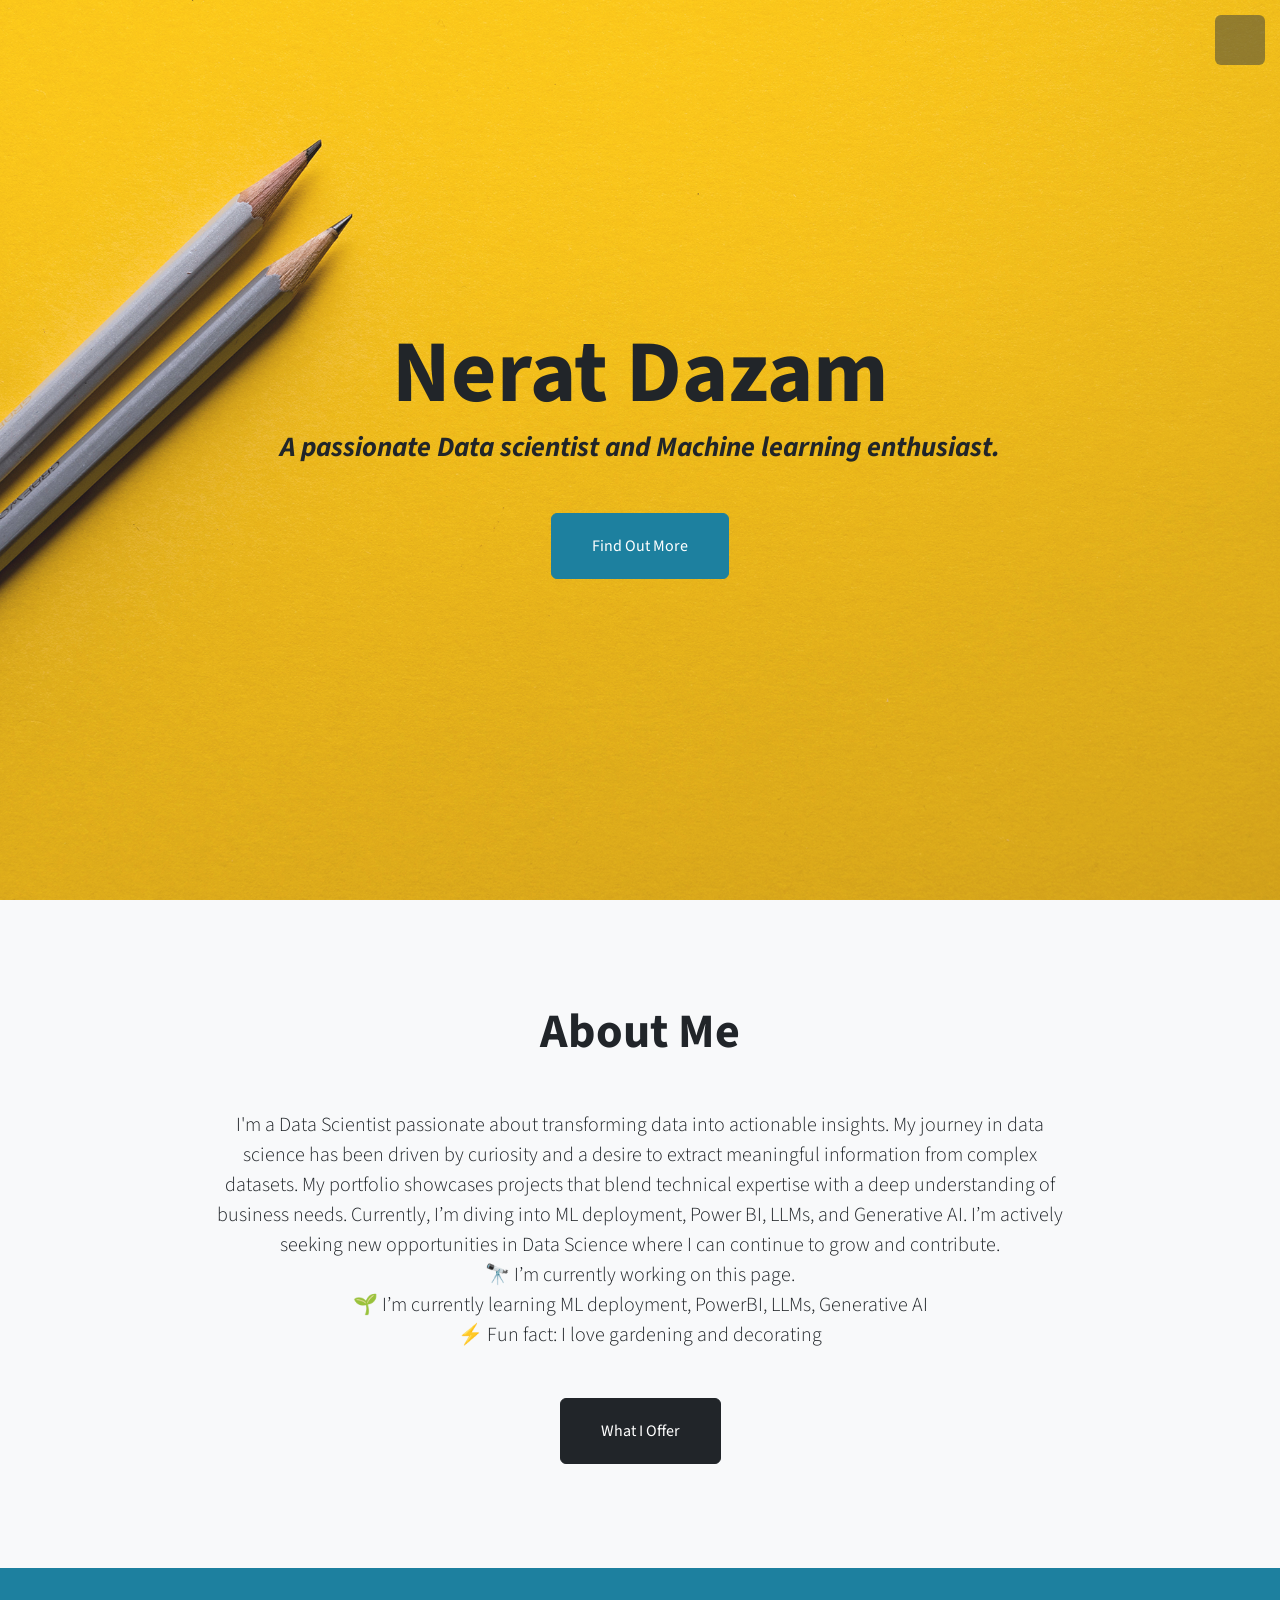
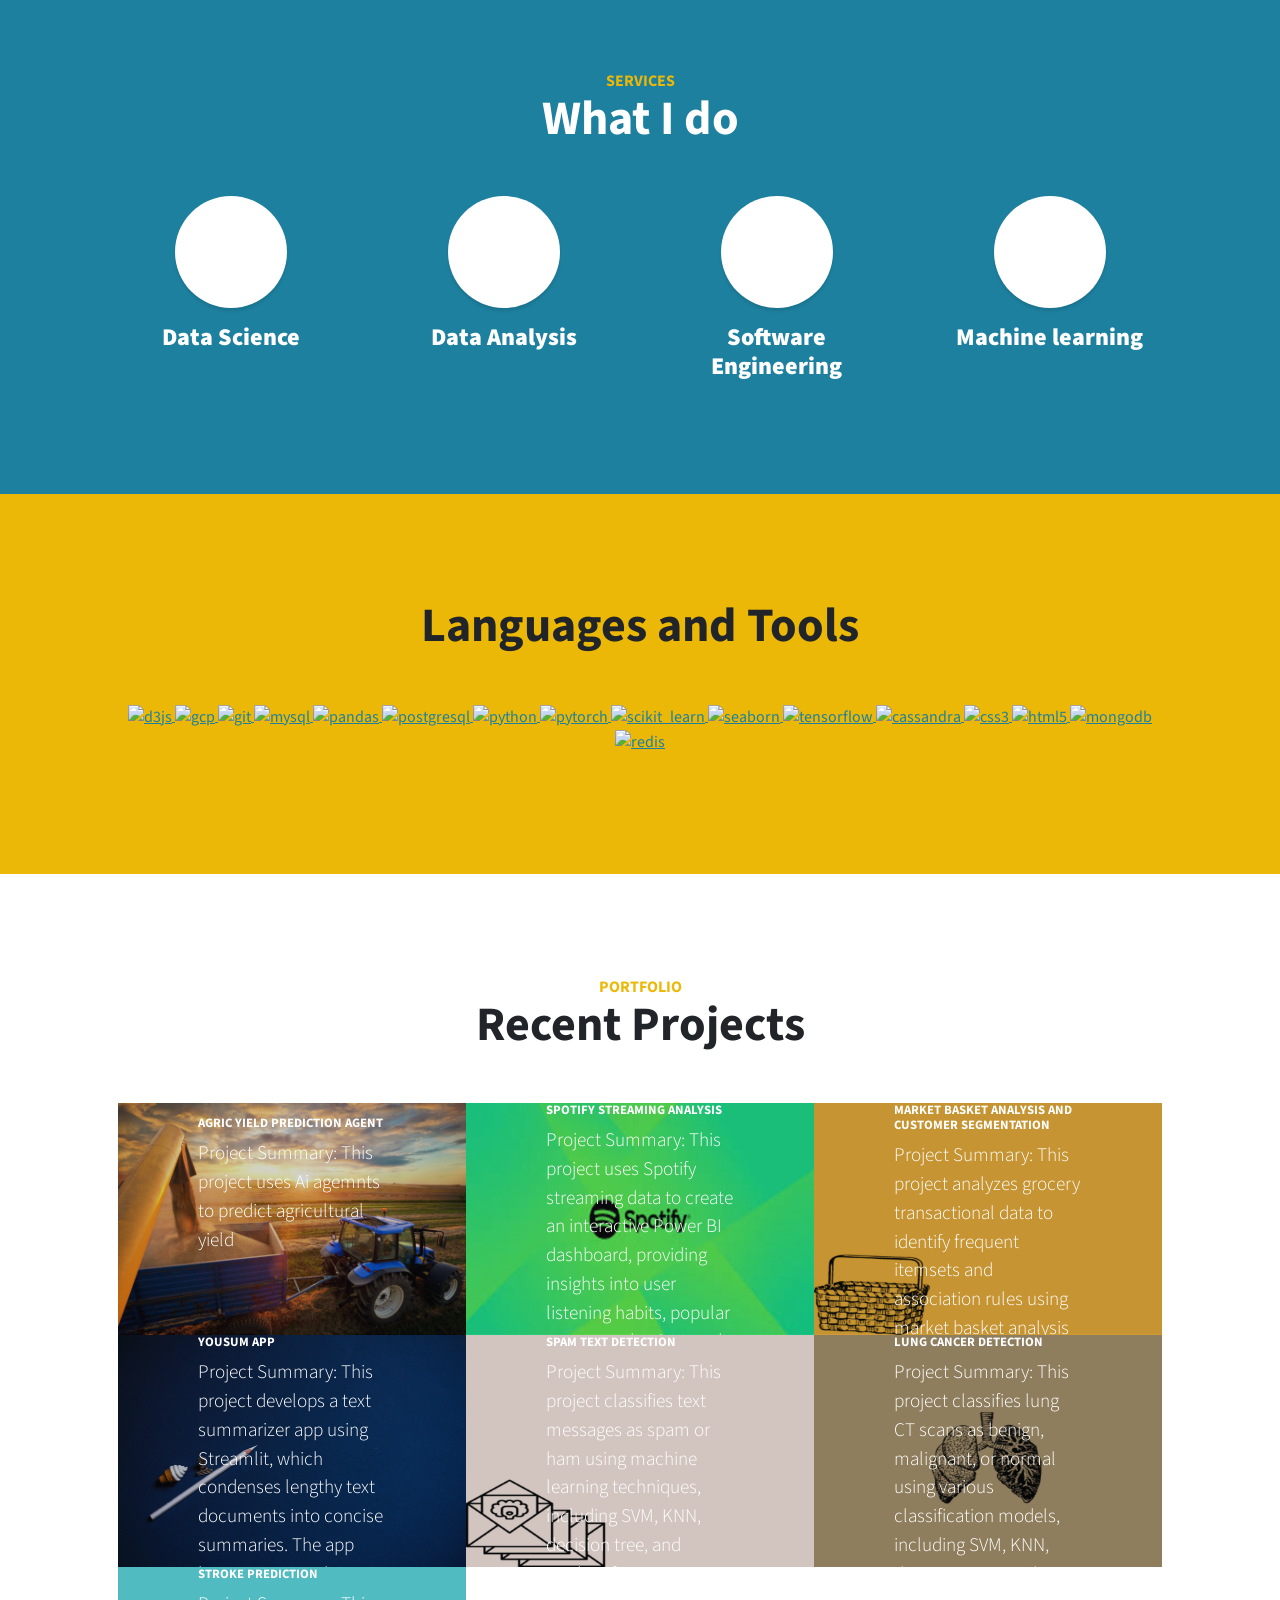
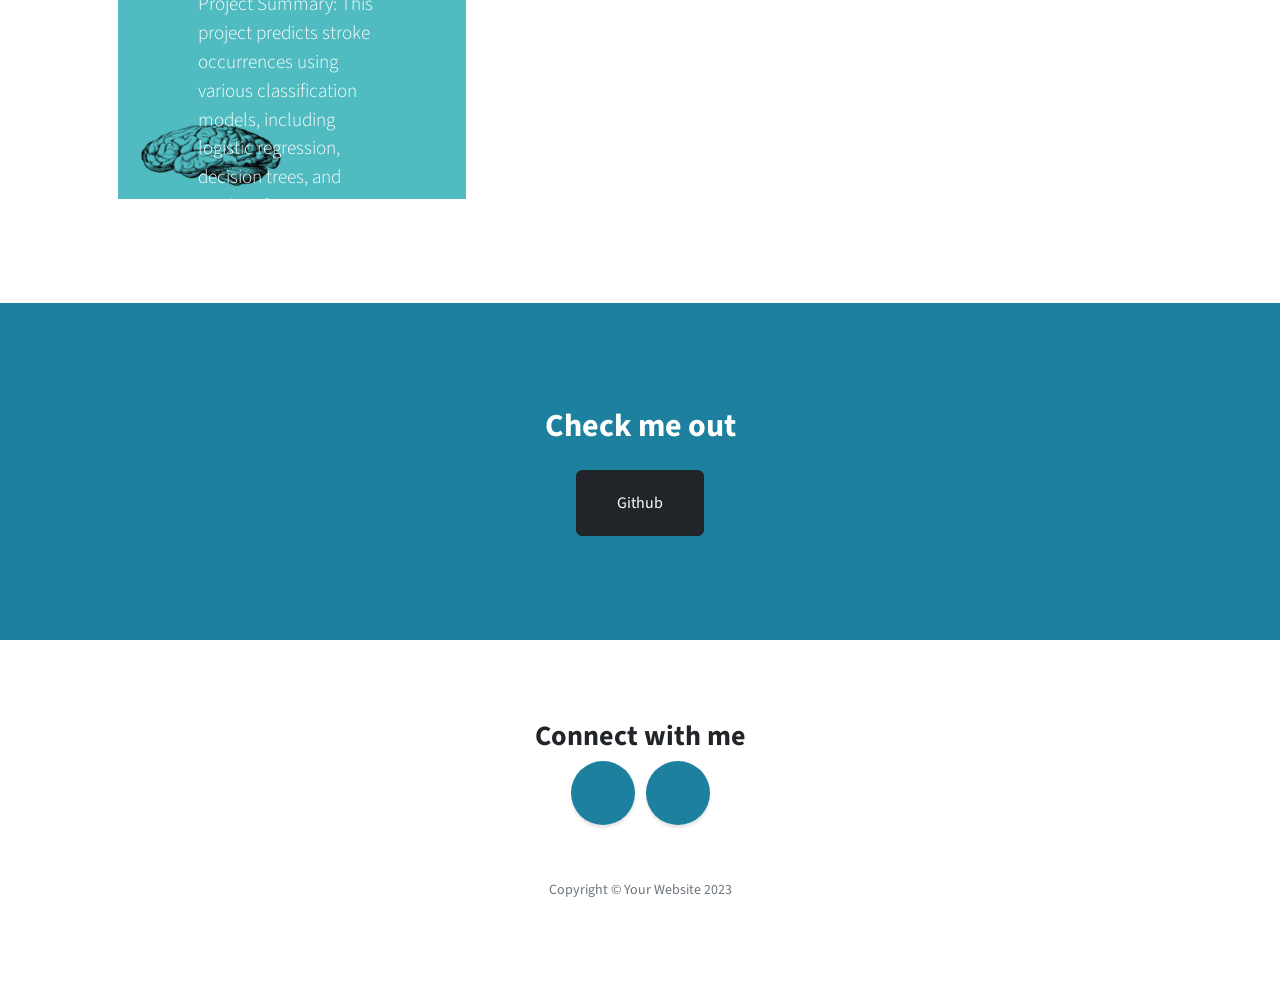
==== index.html @ df27ca83 "Update index.html" ====
<!DOCTYPE html>
<html lang="en">
    <head>
        <meta charset="utf-8" />
        <meta name="viewport" content="width=device-width, initial-scale=1, shrink-to-fit=no" />
        <meta name="description" content="" />
        <meta name="author" content="" />
        <title>Portfolio</title>
        <!-- Favicon-->
        <link rel="icon" type="image/x-icon" href="assets/favicon.ico" />
        <!-- Font Awesome icons (free version)-->
        <script src="https://use.fontawesome.com/releases/v6.3.0/js/all.js" crossorigin="anonymous"></script>
        <!-- Simple line icons-->
        <link href="https://cdnjs.cloudflare.com/ajax/libs/simple-line-icons/2.5.5/css/simple-line-icons.min.css" rel="stylesheet" />
        <!-- Google fonts-->
        <link href="https://fonts.googleapis.com/css?family=Source+Sans+Pro:300,400,700,300italic,400italic,700italic" rel="stylesheet" type="text/css" />
        <!-- Core theme CSS (includes Bootstrap)-->
        <link href="css/styles.css" rel="stylesheet" />
        <!-- Global site tag (gtag.js) - Google Analytics -->
        <script async src="https://www.googletagmanager.com/gtag/js?id=G-222NFW2GKH"></script>
        <script>
            window.dataLayer = window.dataLayer || [];
            function gtag(){dataLayer.push(arguments);}
            gtag('js', new Date());
            gtag('config', 'G-222NFW2GKH');
        </script>  
    </head>

    <body id="page-top">
        <!-- Navigation-->
        <a class="menu-toggle rounded" href="#"><i class="fas fa-bars"></i></a>
        <nav id="sidebar-wrapper">
            <ul class="sidebar-nav">
                <li class="sidebar-brand"><a href="#page-top">Menu</a></li>
                <li class="sidebar-nav-item"><a href="#page-top">Home</a></li>
                <li class="sidebar-nav-item"><a href="#about">About</a></li>
                <li class="sidebar-nav-item"><a href="#services">Services</a></li>
                <li class="sidebar-nav-item"><a href="#portfolio">Portfolio</a></li>
                <li class="sidebar-nav-item"><a href="#contact">Contact</a></li>
            </ul>
        </nav>
        <!-- Header-->
        <header class="masthead d-flex align-items-center">
            <div class="container px-4 px-lg-5 text-center">
                <h1 class="mb-1">Nerat Dazam</h1>
                <h3 class="mb-5"><em>A passionate Data scientist and Machine learning enthusiast.
                </em></h3>
                <a class="btn btn-primary btn-xl" href="#about">Find Out More</a>
            </div>
        </header>
        <!-- About-->
        <section class="content-section bg-light" id="about">
            <div class="container px-4 px-lg-5 text-center">
                <div class="row gx-4 gx-lg-5 justify-content-evenly">
                    <div class="content-section-heading">
                        <h2 class="mb-5">About Me</h2>
                    </div>
                    <div class="col-lg-10">
                        <p class="lead mb-5">
                        I'm a Data Scientist passionate about transforming data into actionable insights. 
                        My journey in data science has been driven by curiosity and a desire to extract meaningful information 
                        from complex datasets. My portfolio showcases projects that blend technical expertise with a deep understanding of business needs.
                         Currently, I’m diving into ML deployment, Power BI, LLMs, and Generative AI. 
                         I’m actively seeking new opportunities in Data Science where I can continue to grow and contribute.
                        
                        </br>🔭 I’m currently working on this page.
                        </br>🌱 I’m currently learning ML deployment, PowerBI, LLMs, Generative AI
                        </br>⚡ Fun fact: I love gardening and decorating
                        </p>
                        <a class="btn btn-dark btn-xl" href="#services">What I Offer</a>
                    </div>
                </div>
                
            </div>
        </section>
        <!-- Services-->
        <section class="content-section bg-primary text-white text-center" id="services">
            <div class="container px-4 px-lg-5">
                <div class="content-section-heading">
                    <h3 class="text-secondary mb-0">Services</h3>
                    <h2 class="mb-5">What I do</h2>
                </div>
                <div class="row gx-4 gx-lg-5">
                    <div class="col-lg-3 col-md-6 mb-5 mb-lg-0">
                        <span class="service-icon rounded-circle mx-auto mb-3"><i class="icon-layers"></i></span>
                        <h4><strong>Data Science</strong></h4>
                    </div>
                    <div class="col-lg-3 col-md-6 mb-5 mb-lg-0">
                        <span class="service-icon rounded-circle mx-auto mb-3"><i class="icon-graph"></i></span>
                        <h4><strong>Data Analysis</strong></h4>
                    </div>
                    <div class="col-lg-3 col-md-6 mb-5 mb-md-0">
                        <span class="service-icon rounded-circle mx-auto mb-3"><i class="fa-solid fa-code"></i></span>
                        <h4><strong>Software Engineering</strong></h4>
                    </div>
                    <div class="col-lg-3 col-md-6">
                        <span class="service-icon rounded-circle mx-auto mb-3"><i class="fa-solid fa-brain"></i></span>
                        <h4><strong>Machine learning</strong></h4>
                    </div>
                </div>
            </div>
        </section>
        <!-- Languages and Tools-->
        <section class="Languages-Tools">
                <div class="container px-4 px-lg-5 text-center">
                    <h2 class="mx-auto mb-5">Languages and Tools</h2>
                </div>
                <div class="container px-4 px-lg-5 text-center">
                    <p>
                        <a href="https://d3js.org/" target="_blank" rel="noreferrer">
                            <img src="https://raw.githubusercontent.com/devicons/devicon/master/icons/d3js/d3js-original.svg" alt="d3js" width="40" height="40"/>
                        </a>
                        <a href="https://cloud.google.com" target="_blank" rel="noreferrer">
                            <img src="https://www.vectorlogo.zone/logos/google_cloud/google_cloud-icon.svg" alt="gcp" width="40" height="40"/>
                        </a>
                        <a href="https://git-scm.com/" target="_blank" rel="noreferrer">
                            <img src="https://www.vectorlogo.zone/logos/git-scm/git-scm-icon.svg" alt="git" width="40" height="40"/>
                        </a>
                        <a href="https://www.mysql.com/" target="_blank" rel="noreferrer">
                            <img src="https://raw.githubusercontent.com/devicons/devicon/master/icons/mysql/mysql-original-wordmark.svg" alt="mysql" width="40" height="40"/>
                        </a>
                        <a href="https://pandas.pydata.org/" target="_blank" rel="noreferrer">
                            <img src="https://raw.githubusercontent.com/devicons/devicon/2ae2a900d2f041da66e950e4d48052658d850630/icons/pandas/pandas-original.svg" alt="pandas" width="40" height="40"/>
                        </a>
                        <a href="https://www.postgresql.org" target="_blank" rel="noreferrer">
                            <img src="https://raw.githubusercontent.com/devicons/devicon/master/icons/postgresql/postgresql-original-wordmark.svg" alt="postgresql" width="40" height="40"/>
                        </a>
                        <a href="https://www.python.org" target="_blank" rel="noreferrer">
                            <img src="https://raw.githubusercontent.com/devicons/devicon/master/icons/python/python-original.svg" alt="python" width="40" height="40"/>
                        </a>
                        <a href="https://pytorch.org/" target="_blank" rel="noreferrer">
                            <img src="https://www.vectorlogo.zone/logos/pytorch/pytorch-icon.svg" alt="pytorch" width="40" height="40"/>
                        </a>
                        <a href="https://scikit-learn.org/" target="_blank" rel="noreferrer">
                            <img src="https://upload.wikimedia.org/wikipedia/commons/0/05/Scikit_learn_logo_small.svg" alt="scikit_learn" width="40" height="40"/>
                        </a>
                        <a href="https://seaborn.pydata.org/" target="_blank" rel="noreferrer">
                            <img src="https://seaborn.pydata.org/_images/logo-mark-lightbg.svg" alt="seaborn" width="40" height="40"/>
                        </a>
                        <a href="https://www.tensorflow.org" target="_blank" rel="noreferrer">
                            <img src="https://www.vectorlogo.zone/logos/tensorflow/tensorflow-icon.svg" alt="tensorflow" width="40" height="40"/>
                        </a>
                        <a href="https://cassandra.apache.org/" target="_blank" rel="noreferrer">
                            <img src="https://www.vectorlogo.zone/logos/apache_cassandra/apache_cassandra-icon.svg" alt="cassandra" width="40" height="40"/>
                        </a>
                        <a href="https://www.w3schools.com/css/" target="_blank" rel="noreferrer">
                            <img src="https://raw.githubusercontent.com/devicons/devicon/master/icons/css3/css3-original-wordmark.svg" alt="css3" width="40" height="40"/>
                        </a>
                        <a href="https://www.w3.org/html/" target="_blank" rel="noreferrer">
                            <img src="https://raw.githubusercontent.com/devicons/devicon/master/icons/html5/html5-original-wordmark.svg" alt="html5" width="40" height="40"/>
                        </a>
                        <a href="https://www.mongodb.com/" target="_blank" rel="noreferrer">
                            <img src="https://raw.githubusercontent.com/devicons/devicon/master/icons/mongodb/mongodb-original-wordmark.svg" alt="mongodb" width="40" height="40"/>
                        </a>
                        <a href="https://redis.io" target="_blank" rel="noreferrer">
                            <img src="https://raw.githubusercontent.com/devicons/devicon/master/icons/redis/redis-original-wordmark.svg" alt="redis" width="40" height="40"/>
                        </a>
                    </p>
                </div>
        </section>
        <!-- Portfolio-->
        <section class="content-section" id="portfolio">
            <div class="container px-4 px-lg-5">
                <div class="content-section-heading text-center">
                    <h3 class="text-secondary mb-0">Portfolio</h3>
                    <h2 class="mb-5">Recent Projects</h2>
                </div>
                <div class="row gx-0">
                    <div class="col-12 col-md-6 col-lg-4">
                        <a class="portfolio-item" href="https://github.com/Elilora/agri_yield_assistant">
                            <div class="caption">
                                <div class="caption-content">
                                    <div class="h2">Agric Yield Prediction Agent</div>
                                    <p class="mb-0">Project Summary: This project uses Ai agemnts to predict agricultural yield 
                                    </p>
                                </div>
                            </div>
                            <img class="img-fluid" src="assets/img/harvest.jpg" alt="..." />
                        </a>
                    </div>
                    <div class="col-12 col-md-6 col-lg-4">
                        <a class="portfolio-item" href="https://app.powerbi.com/groups/me/reports/f27d5349-37d1-491e-862f-402d4866dcd1/ReportSection?experience=power-bi">
                            <div class="caption">
                                <div class="caption-content">
                                    <div class="h2">Spotify Streaming Analysis</div>
                                    <p class="mb-0">Project Summary: This project uses Spotify streaming data to create an interactive Power BI dashboard, 
                                        providing insights into user listening habits, popular genres, and artist trends. 
                                        The analysis helps understand user preferences and optimize content recommendations. 
                                    </p>
                                </div>
                            </div>
                            <img class="img-fluid" src="assets/img/download.jpg" alt="..." />
                        </a>
                    </div>
                    <div class="col-12 col-md-6 col-lg-4">
                        <a class="portfolio-item" href="https://github.com/Elilora/Market-basket-analysis">
                            <div class="caption">
                                <div class="caption-content">
                                    <div class="h2">Market Basket Analysis and Customer Segmentation</div>
                                    <p class="mb-0">Project Summary: This project analyzes grocery transactional data to identify frequent itemsets and association rules using market basket analysis techniques. 
                                        It also segments customers based on purchasing patterns using KNN clustering and visualizes frequent itemsets with a word cloud.
                                    </p>
                                </div>
                            </div>
                            <img class="img-fluid" src="assets/img/Shopping_basket.jpg" alt="..." />
                        </a>
                    </div>
                    <div class="col-12 col-md-6 col-lg-4">
                        <a class="portfolio-item" href="https://github.com/Elilora/Summarizer/blob/master/streamlit_app.py">
                            <div class="caption">
                                <div class="caption-content">
                                    <div class="h2">YouSum App</div>
                                    <p class="mb-0">Project Summary: This project develops a text summarizer app using Streamlit, which condenses lengthy text documents into concise summaries. 
                                        The app leverages natural language processing techniques to extract key information, enhancing readability and comprehension.
                                    </p>
                                </div>
                            </div>
                            <img class="img-fluid" src="assets/img/portfolio-2.jpg" alt="..." />
                        </a>
                    </div>
                    <div class="col-12 col-md-6 col-lg-4">
                        <a class="portfolio-item" href="https://github.com/Elilora/Text-Classification">
                            <div class="caption">
                                <div class="caption-content">
                                    <div class="h2">Spam Text Detection</div>
                                    <p class="mb-0">Project Summary: This project classifies text messages as spam or ham using machine learning techniques, 
                                                    including SVM, KNN, decision tree, and random forest classifiers. 
                                                    It leverages Scikit-learn and NLTK for analysis of a text message corpus.
                                    </p>
                                </div>
                            </div>
                            <img class="img-fluid" src="assets/img/Spam_email.jpg" alt="..." />
                            
                        </a>
                    </div>
                    <div class="col-12 col-md-6 col-lg-4">
                        <a class="portfolio-item" href="https://github.com/Elilora/Lung-Cancer-Classification">
                            <div class="caption">
                                <div class="caption-content">
                                    <div class="h2">Lung Cancer Detection</div>
                                    <p class="mb-0">Project Summary: This project classifies lung CT scans as benign, malignant, 
                                        or normal using various classification models, including SVM, KNN, decision trees, and random forests. 
                                        By analyzing patient data, the project aims to enhance early detection and diagnostic accuracy for lung cancer.
                                    </p>
                                </div>
                            </div>
                            <img class="img-fluid" src="assets/img/Lung.jpg" alt="..." />
                        </a>
                    </div>
                    <div class="col-12 col-md-6 col-lg-4">
                        <a class="portfolio-item" href="https://github.com/Elilora/Stroke-Prediction">
                            <div class="caption">
                                <div class="caption-content">
                                    <div class="h2">Stroke Prediction</div>
                                    <p class="mb-0">Project Summary: This project predicts stroke occurrences using various classification models, 
                                                    including logistic regression, decision trees, and random forests. By analyzing patient data, 
                                                    the project aims to identify high-risk individuals and enhance early detection of strokes.</p>
                                </div>
                            </div>
                            <img class="img-fluid" src="assets/img/Brain.jpg" alt="..." />
                        </a>
                    </div>
                </div>
            </div>
        </section>
        <!-- Call to Action-->
        <section class="content-section bg-primary text-white">
            <div class="container px-4 px-lg-5 text-center">
                <h2 class="mb-4">Check me out</h2>
                   <!-- <a class="btn btn-xl btn-light me-4" href="https://drive.google.com/file/d/1Ch5Cpr3apIHOWUVT3lJgz857D-F-gKfr/view?usp=sharing">Resume</a>-->
                <a class="btn btn-xl btn-dark" href="https://github.com/Elilora">Github</a>
            </div>
        </section>
       
        <!-- Footer-->
        <footer class="footer text-center">
            <h3>Connect with me </h3>
            <div class="container px-4 px-lg-5">
                <ul class="list-inline mb-5">
                    
                        <!--<li class="list-inline-item">
                        <a class="social-link rounded-circle text-white mr-3" href="https://twitter.com/Elilora_Nerat" alt="@elilora_nerat"><i class="icon-social-twitter"></i></a>
                    </li>-->
                    <li class="list-inline-item">
                        <a class="social-link rounded-circle text-white mr-3" href="https://linkedin.com/in/nerat-dazam/" alt="nerat dazam"><i class="icon-social-linkedin"></i></a>
                    </li>
                   
                   <!-- <li class="list-inline-item">
                        <a class="social-link rounded-circle text-white mr-3" href="https://github.com/Elilora" alt="nerat dazam"><i class="icon-social-github"></i></a>
                    </li>-->
                    <li class="list-inline-item">
                        <a class="social-link rounded-circle text-white mr-3" href="https://kaggle.com/nerat dazam" alt="nerat dazam"><i class="fab fa-kaggle"></i></a>
                    </li>
                </ul>                
                <p class="text-muted small mb-0">Copyright &copy; Your Website 2023</p>
            </div>
        </footer>
        <!-- Scroll to Top Button-->
        <a class="scroll-to-top rounded" href="#page-top"><i class="fas fa-angle-up"></i></a>
        <!-- Bootstrap core JS-->
        <script src="https://cdn.jsdelivr.net/npm/bootstrap@5.2.3/dist/js/bootstrap.bundle.min.js"></script>
        <!-- Core theme JS-->
        <script src="js/scripts.js"></script>
    </body>
</html>
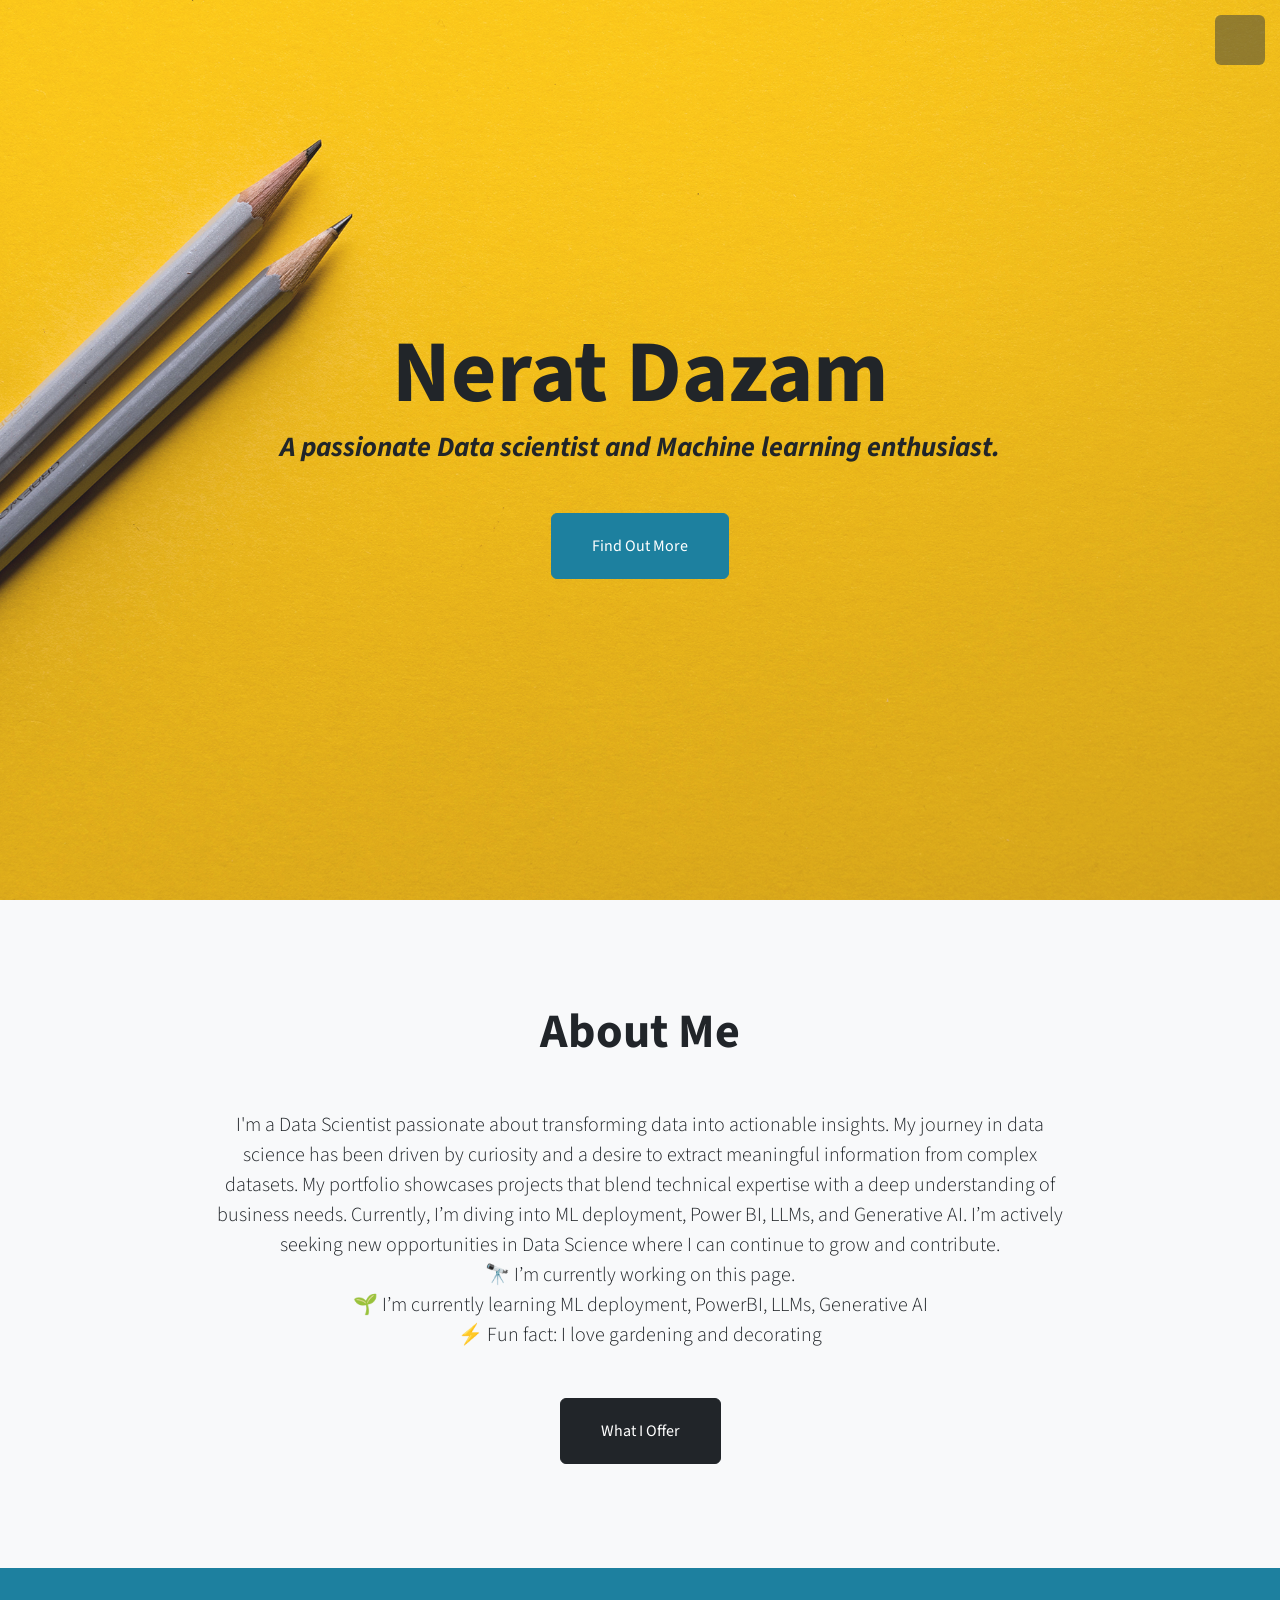
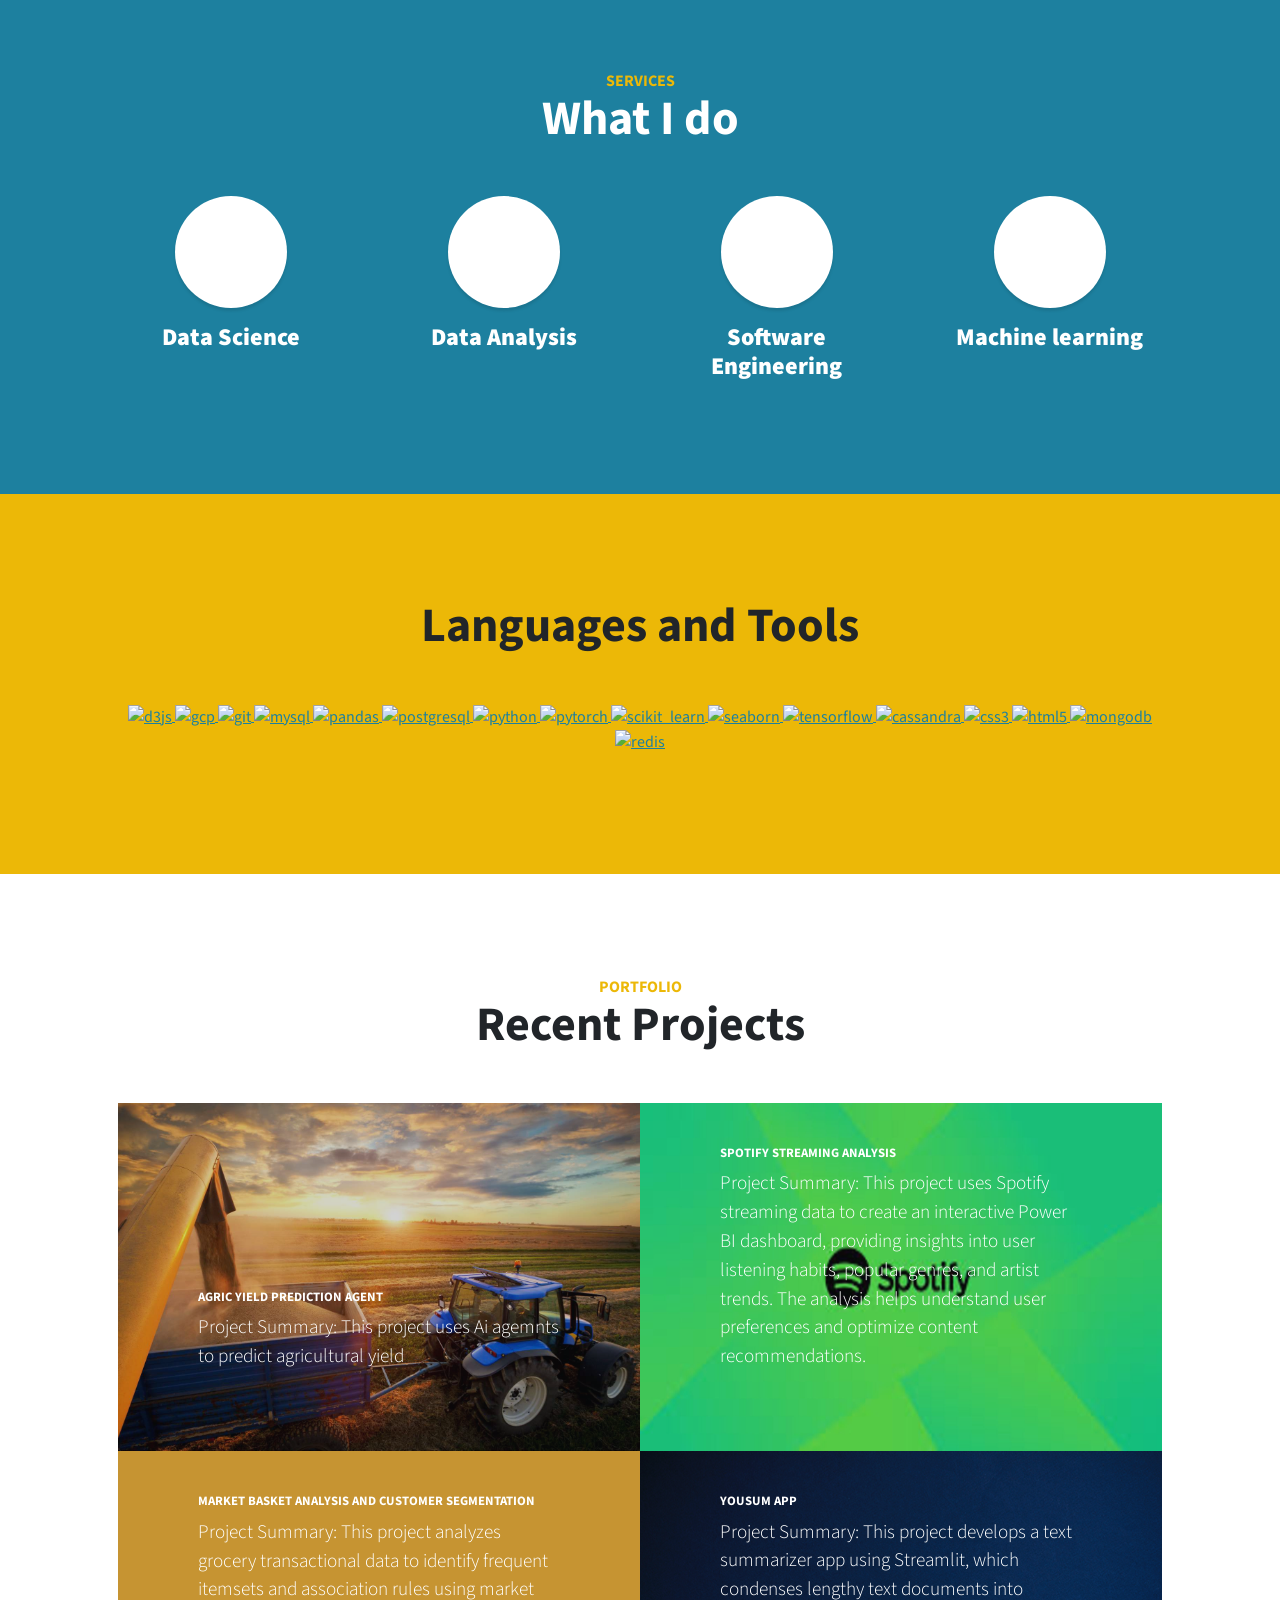
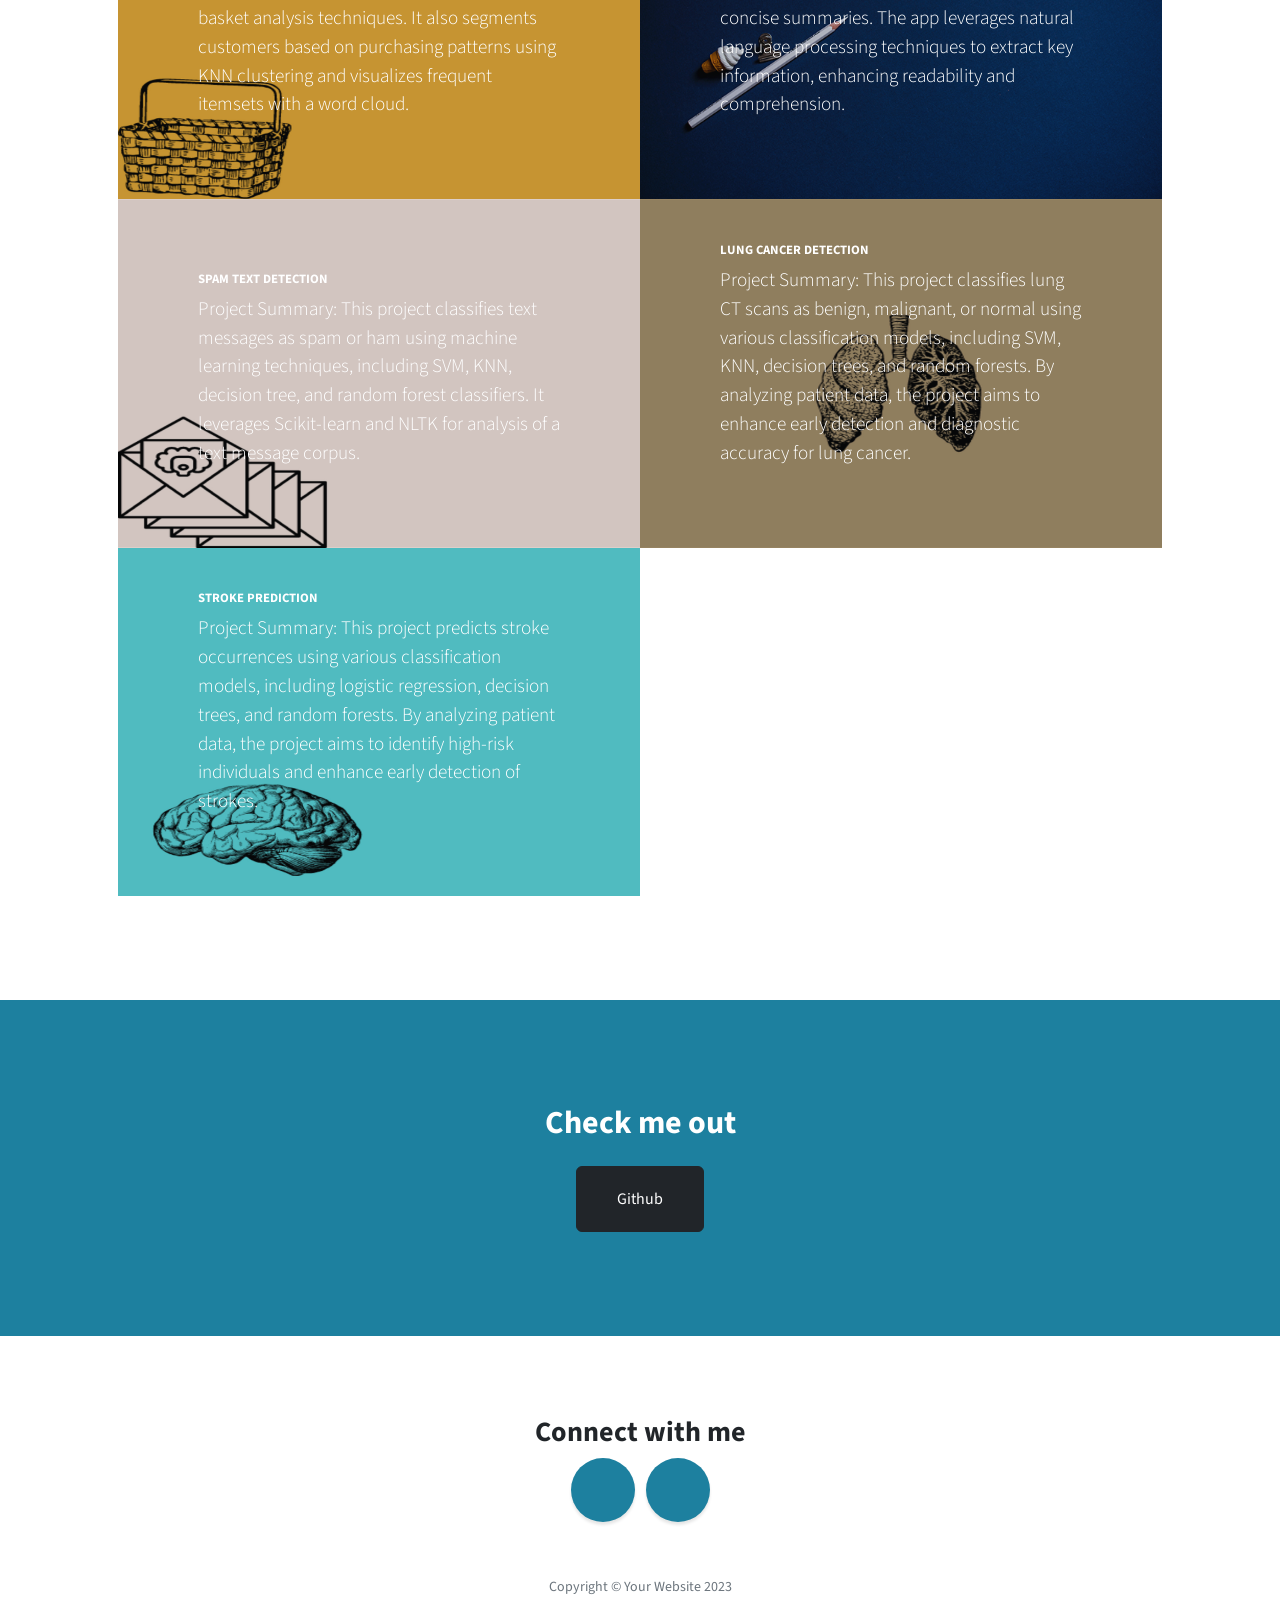
==== commit 2b7d2717: "Update index.html" ====
--- a/index.html
+++ b/index.html
@@ -166,7 +166,8 @@
                     <h2 class="mb-5">Recent Projects</h2>
                 </div>
                 <div class="row gx-0">
-                    <div class="col-12 col-md-6 col-lg-4">
+                    <div class="col-lg-6">
+                    <!--<div class="col-12 col-md-6 col-lg-4"> -->
                         <a class="portfolio-item" href="https://github.com/Elilora/agri_yield_assistant">
                             <div class="caption">
                                 <div class="caption-content">
@@ -178,7 +179,7 @@
                             <img class="img-fluid" src="assets/img/harvest.jpg" alt="..." />
                         </a>
                     </div>
-                    <div class="col-12 col-md-6 col-lg-4">
+                    <div class="col-lg-6">
                         <a class="portfolio-item" href="https://app.powerbi.com/groups/me/reports/f27d5349-37d1-491e-862f-402d4866dcd1/ReportSection?experience=power-bi">
                             <div class="caption">
                                 <div class="caption-content">
@@ -192,7 +193,7 @@
                             <img class="img-fluid" src="assets/img/download.jpg" alt="..." />
                         </a>
                     </div>
-                    <div class="col-12 col-md-6 col-lg-4">
+                    <div class="col-lg-6">
                         <a class="portfolio-item" href="https://github.com/Elilora/Market-basket-analysis">
                             <div class="caption">
                                 <div class="caption-content">
@@ -205,7 +206,7 @@
                             <img class="img-fluid" src="assets/img/Shopping_basket.jpg" alt="..." />
                         </a>
                     </div>
-                    <div class="col-12 col-md-6 col-lg-4">
+                    <div class="col-lg-6">
                         <a class="portfolio-item" href="https://github.com/Elilora/Summarizer/blob/master/streamlit_app.py">
                             <div class="caption">
                                 <div class="caption-content">
@@ -218,7 +219,7 @@
                             <img class="img-fluid" src="assets/img/portfolio-2.jpg" alt="..." />
                         </a>
                     </div>
-                    <div class="col-12 col-md-6 col-lg-4">
+                   <div class="col-lg-6">
                         <a class="portfolio-item" href="https://github.com/Elilora/Text-Classification">
                             <div class="caption">
                                 <div class="caption-content">
@@ -233,7 +234,7 @@
                             
                         </a>
                     </div>
-                    <div class="col-12 col-md-6 col-lg-4">
+                    <div class="col-lg-6">
                         <a class="portfolio-item" href="https://github.com/Elilora/Lung-Cancer-Classification">
                             <div class="caption">
                                 <div class="caption-content">
@@ -247,7 +248,7 @@
                             <img class="img-fluid" src="assets/img/Lung.jpg" alt="..." />
                         </a>
                     </div>
-                    <div class="col-12 col-md-6 col-lg-4">
+                    <div class="col-lg-6">
                         <a class="portfolio-item" href="https://github.com/Elilora/Stroke-Prediction">
                             <div class="caption">
                                 <div class="caption-content">
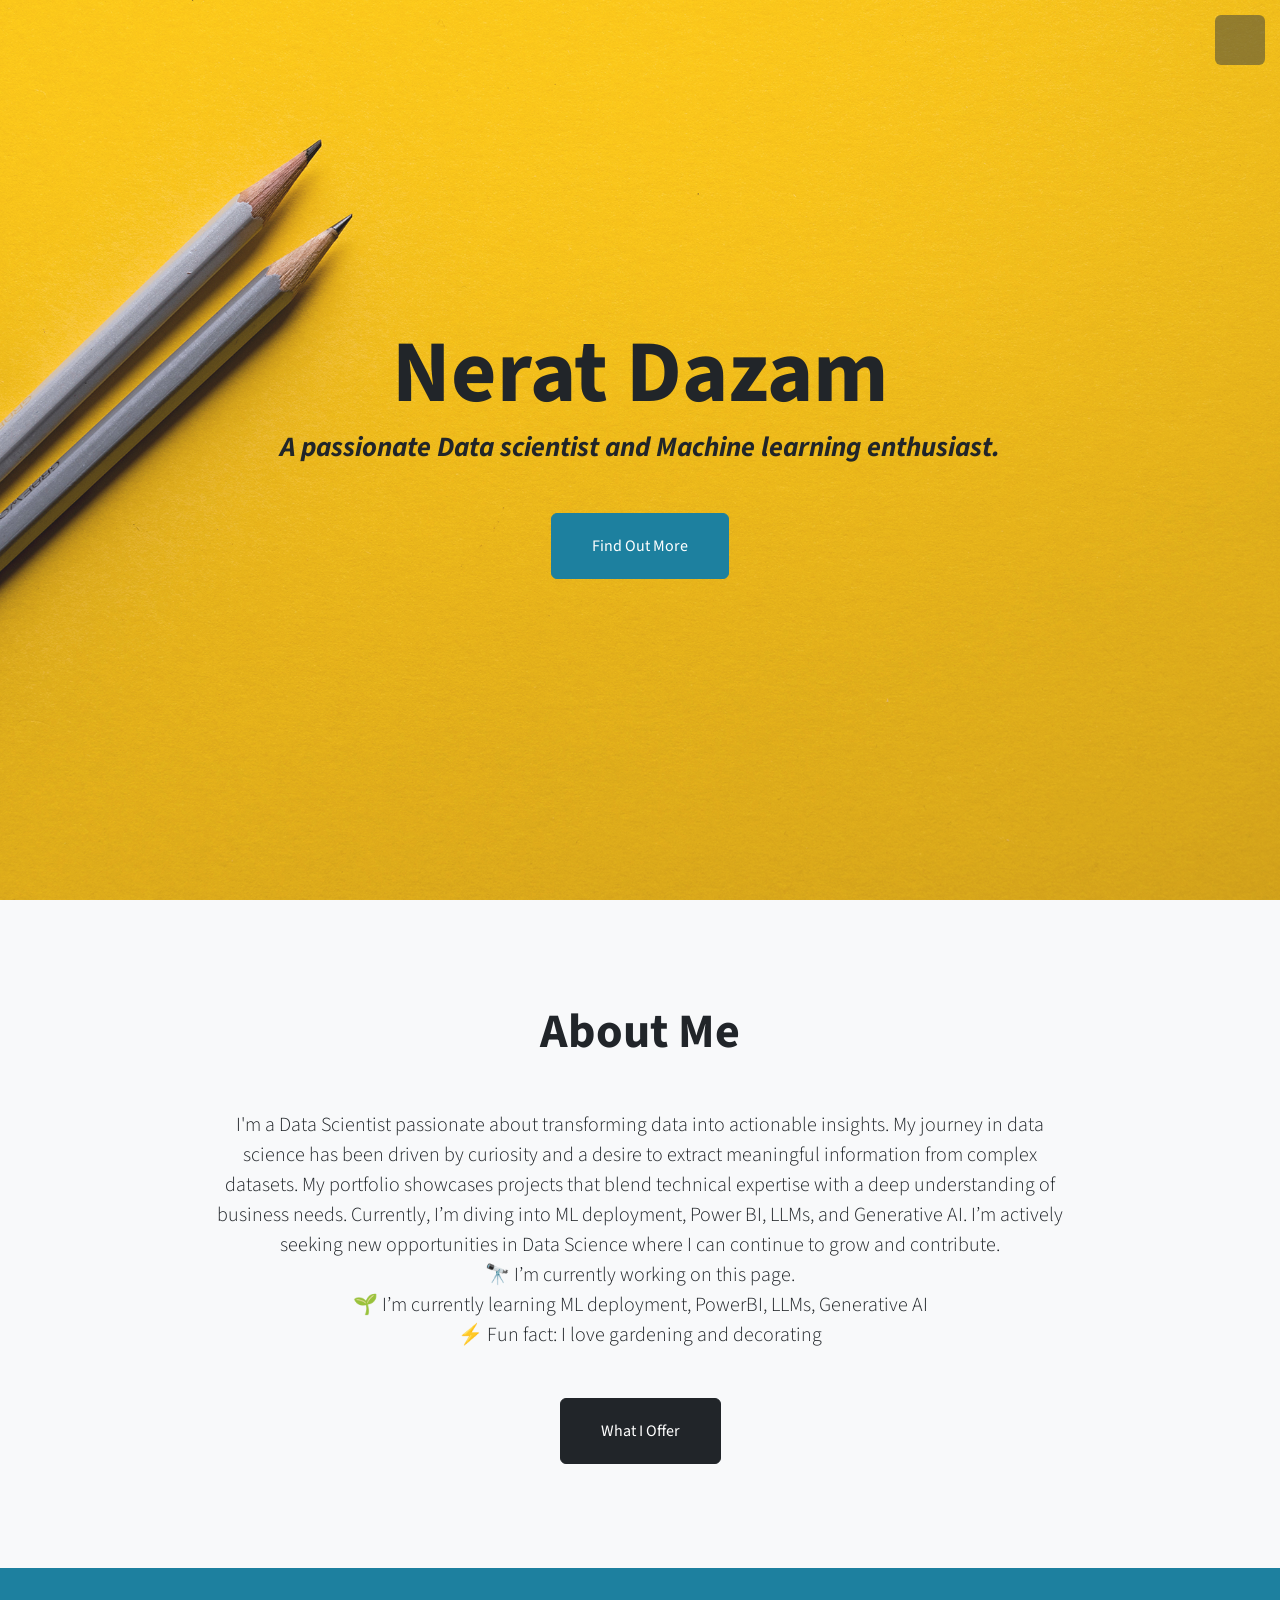
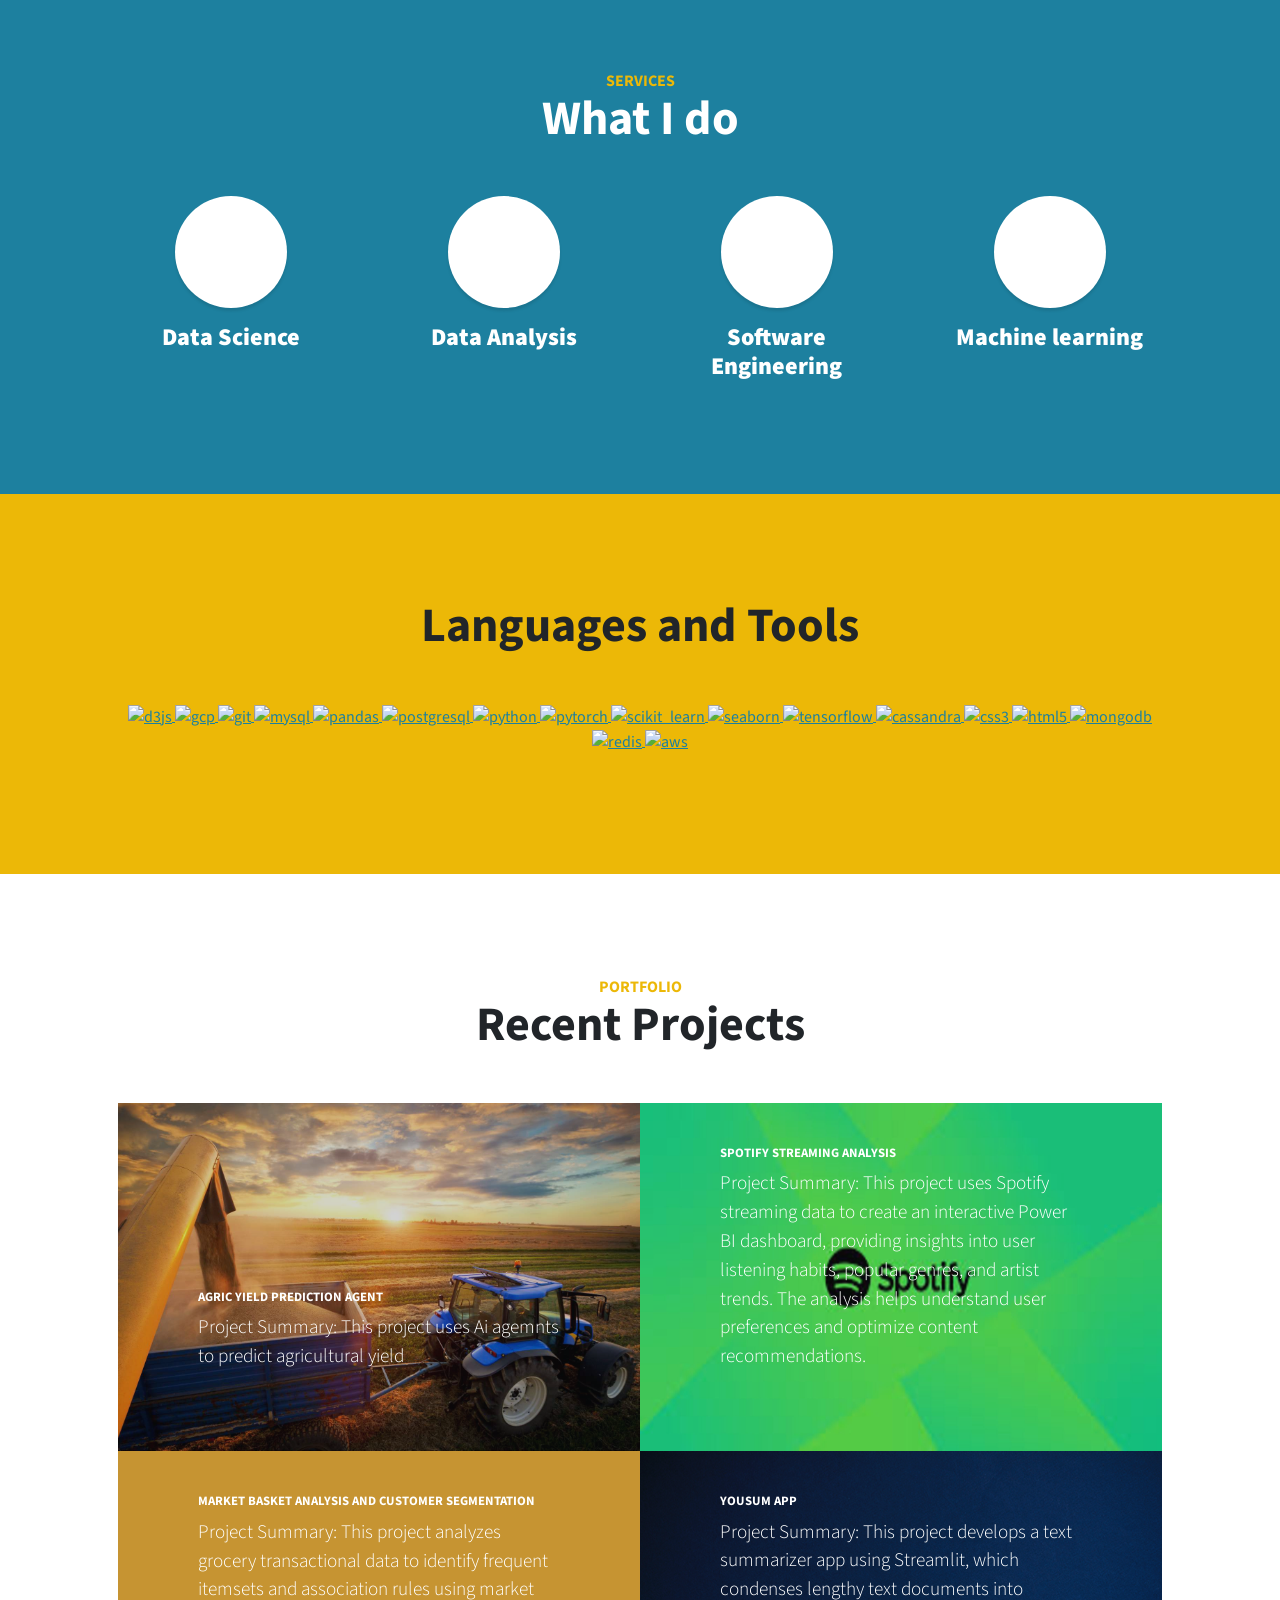
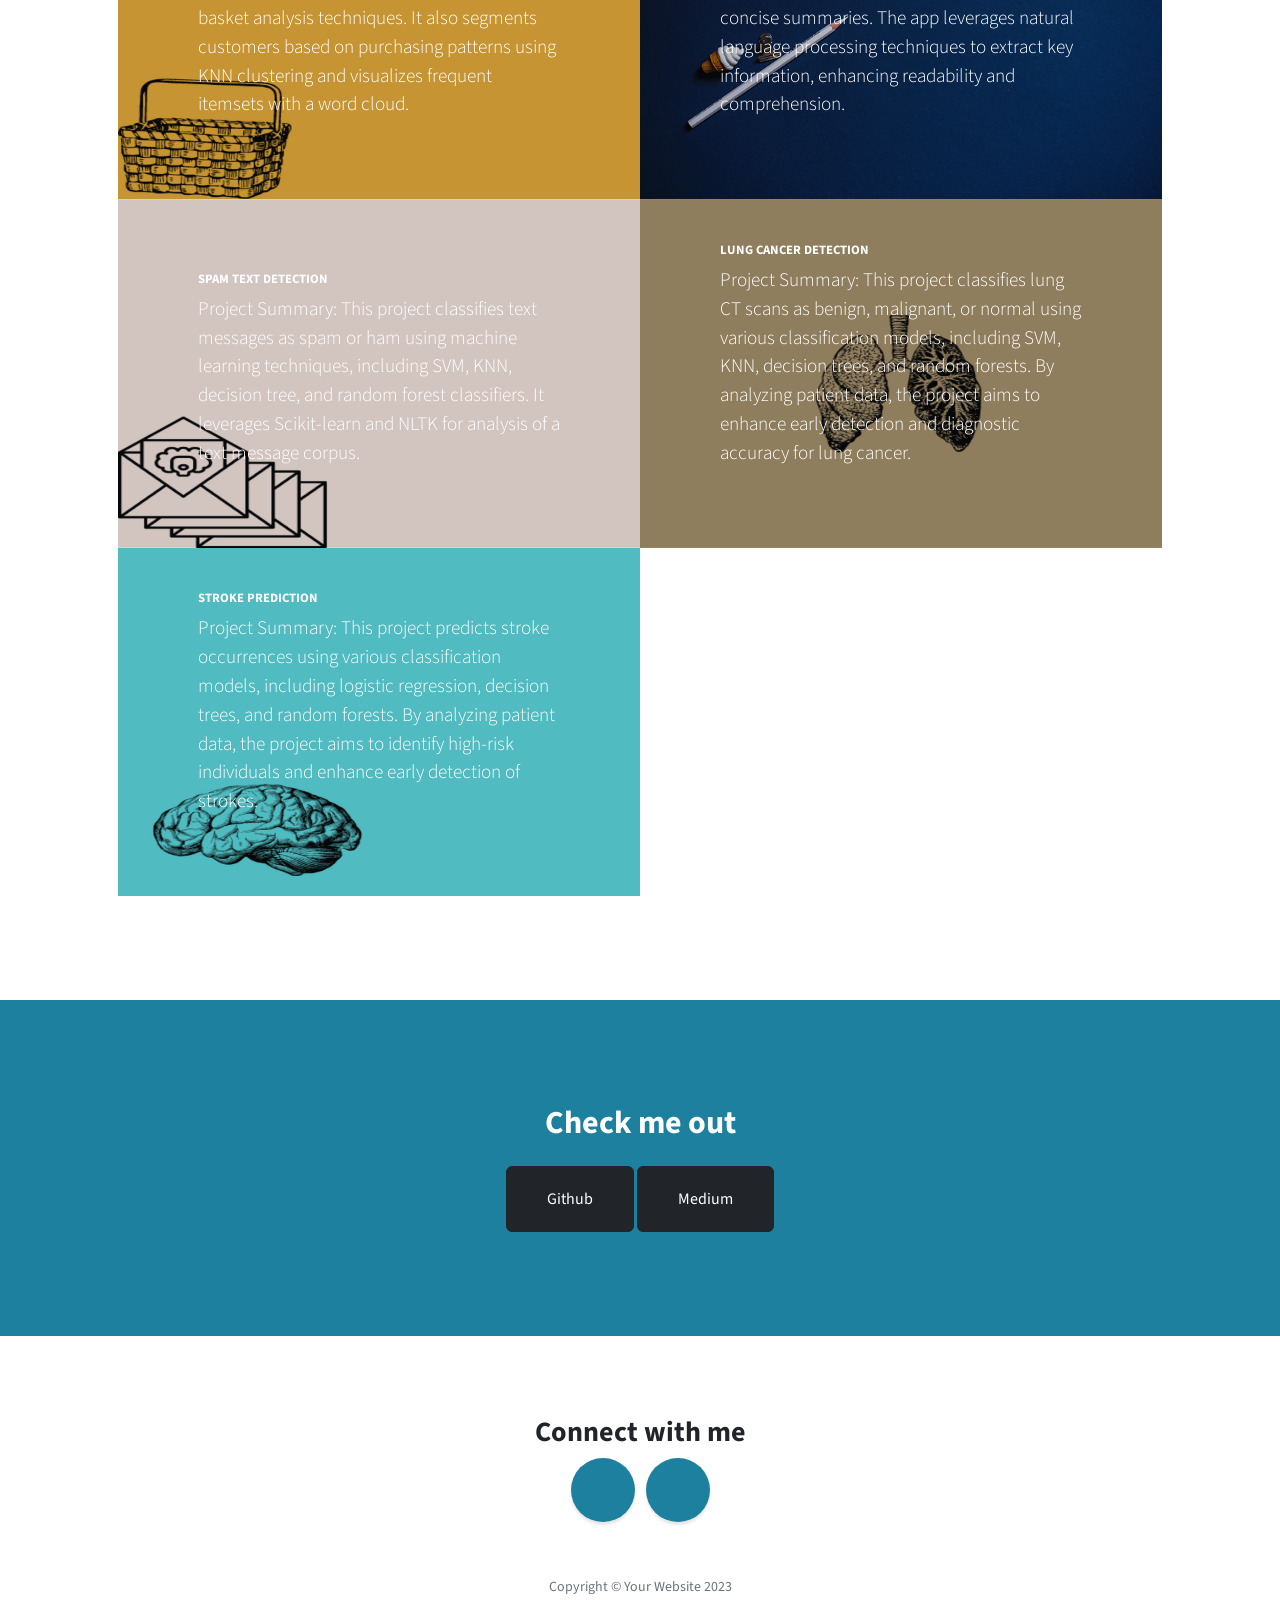
==== commit 336fc9fa: "Update index.html" ====
--- a/index.html
+++ b/index.html
@@ -155,6 +155,9 @@
                         <a href="https://redis.io" target="_blank" rel="noreferrer">
                             <img src="https://raw.githubusercontent.com/devicons/devicon/master/icons/redis/redis-original-wordmark.svg" alt="redis" width="40" height="40"/>
                         </a>
+                        <a href="https://aws.amazon.com" target="_blank" rel="noreferrer">
+                            <img src="https://cdn.jsdelivr.net/gh/devicons/devicon@latest/icons/amazonwebservices/amazonwebservices-original-wordmark.svg" alt="aws" width="40" height="40"/>
+                        </a>
                     </p>
                 </div>
         </section>
@@ -270,6 +273,7 @@
                 <h2 class="mb-4">Check me out</h2>
                    <!-- <a class="btn btn-xl btn-light me-4" href="https://drive.google.com/file/d/1Ch5Cpr3apIHOWUVT3lJgz857D-F-gKfr/view?usp=sharing">Resume</a>-->
                 <a class="btn btn-xl btn-dark" href="https://github.com/Elilora">Github</a>
+                <a class="btn btn-xl btn-dark" href="https://medium.com/@neratdazam2/things-you-may-miss-data-preparation-edition-78b9eae12601">Medium</a>
             </div>
         </section>
        
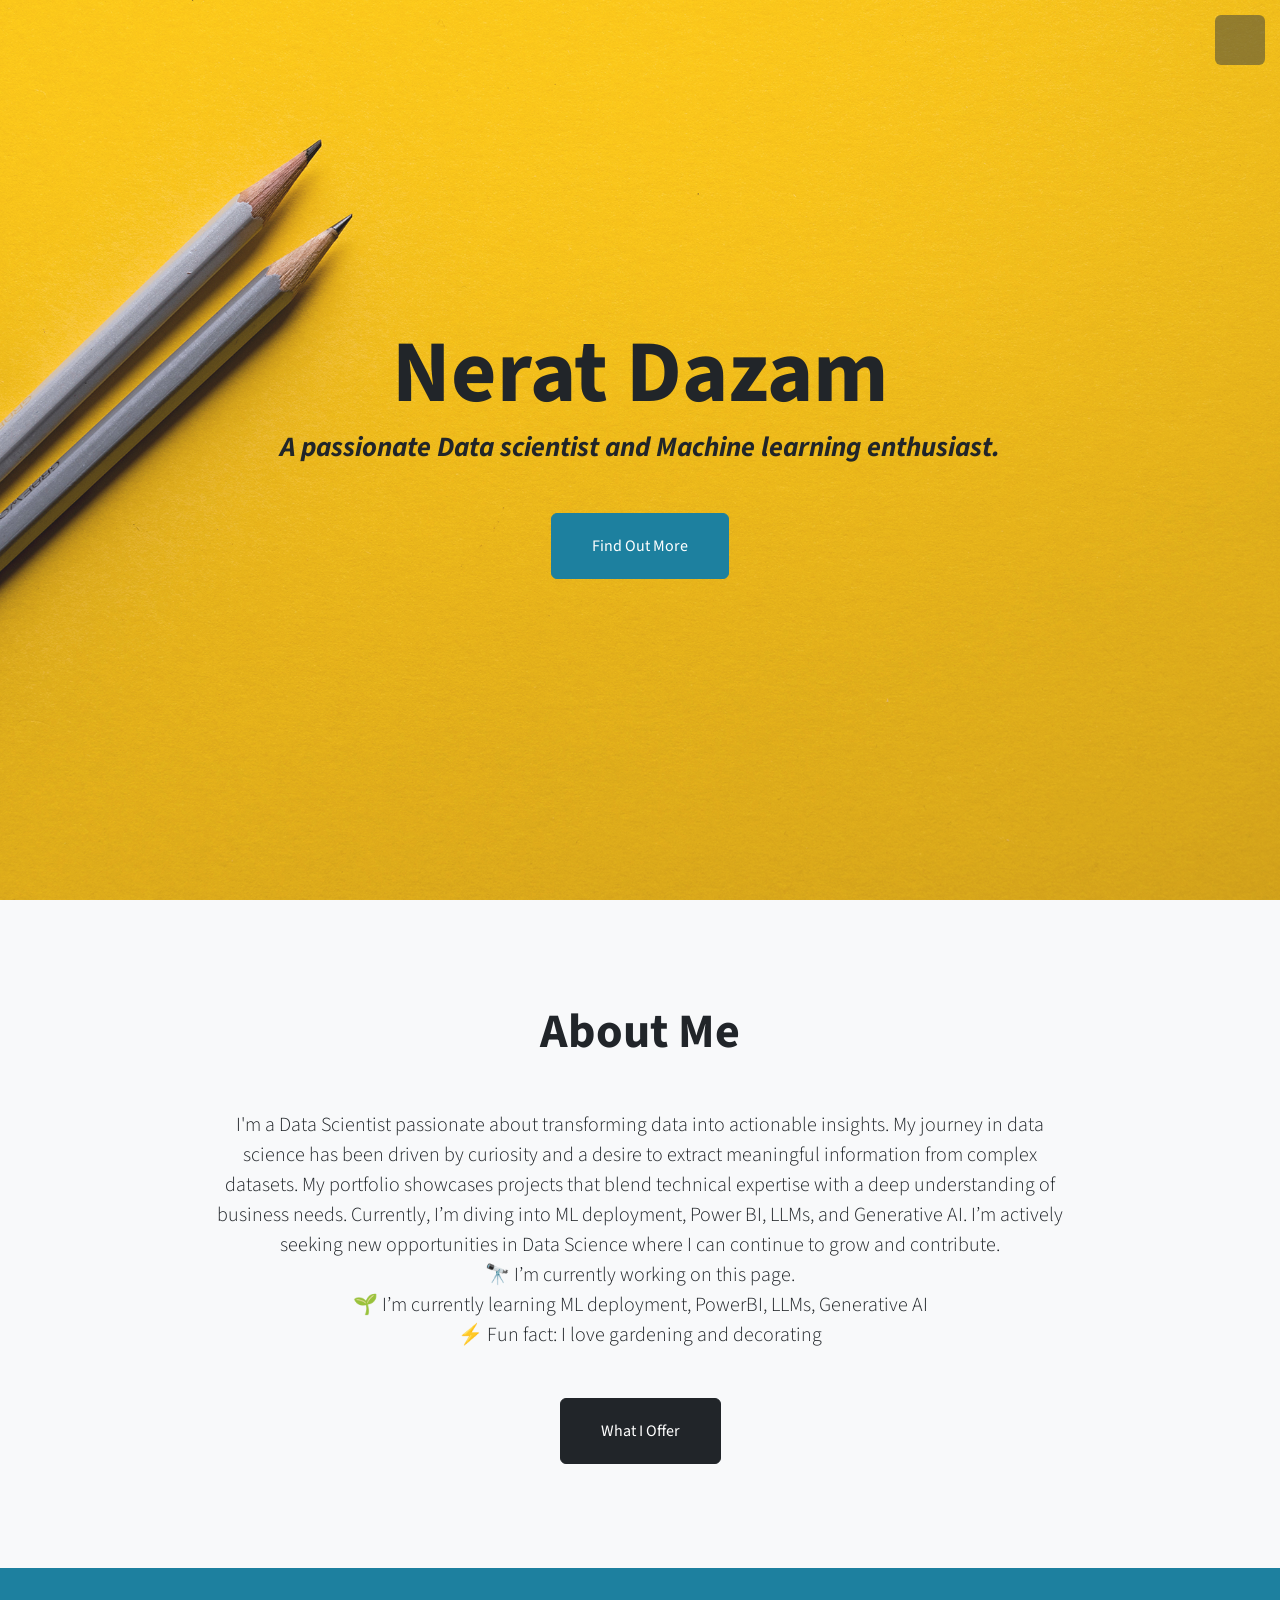
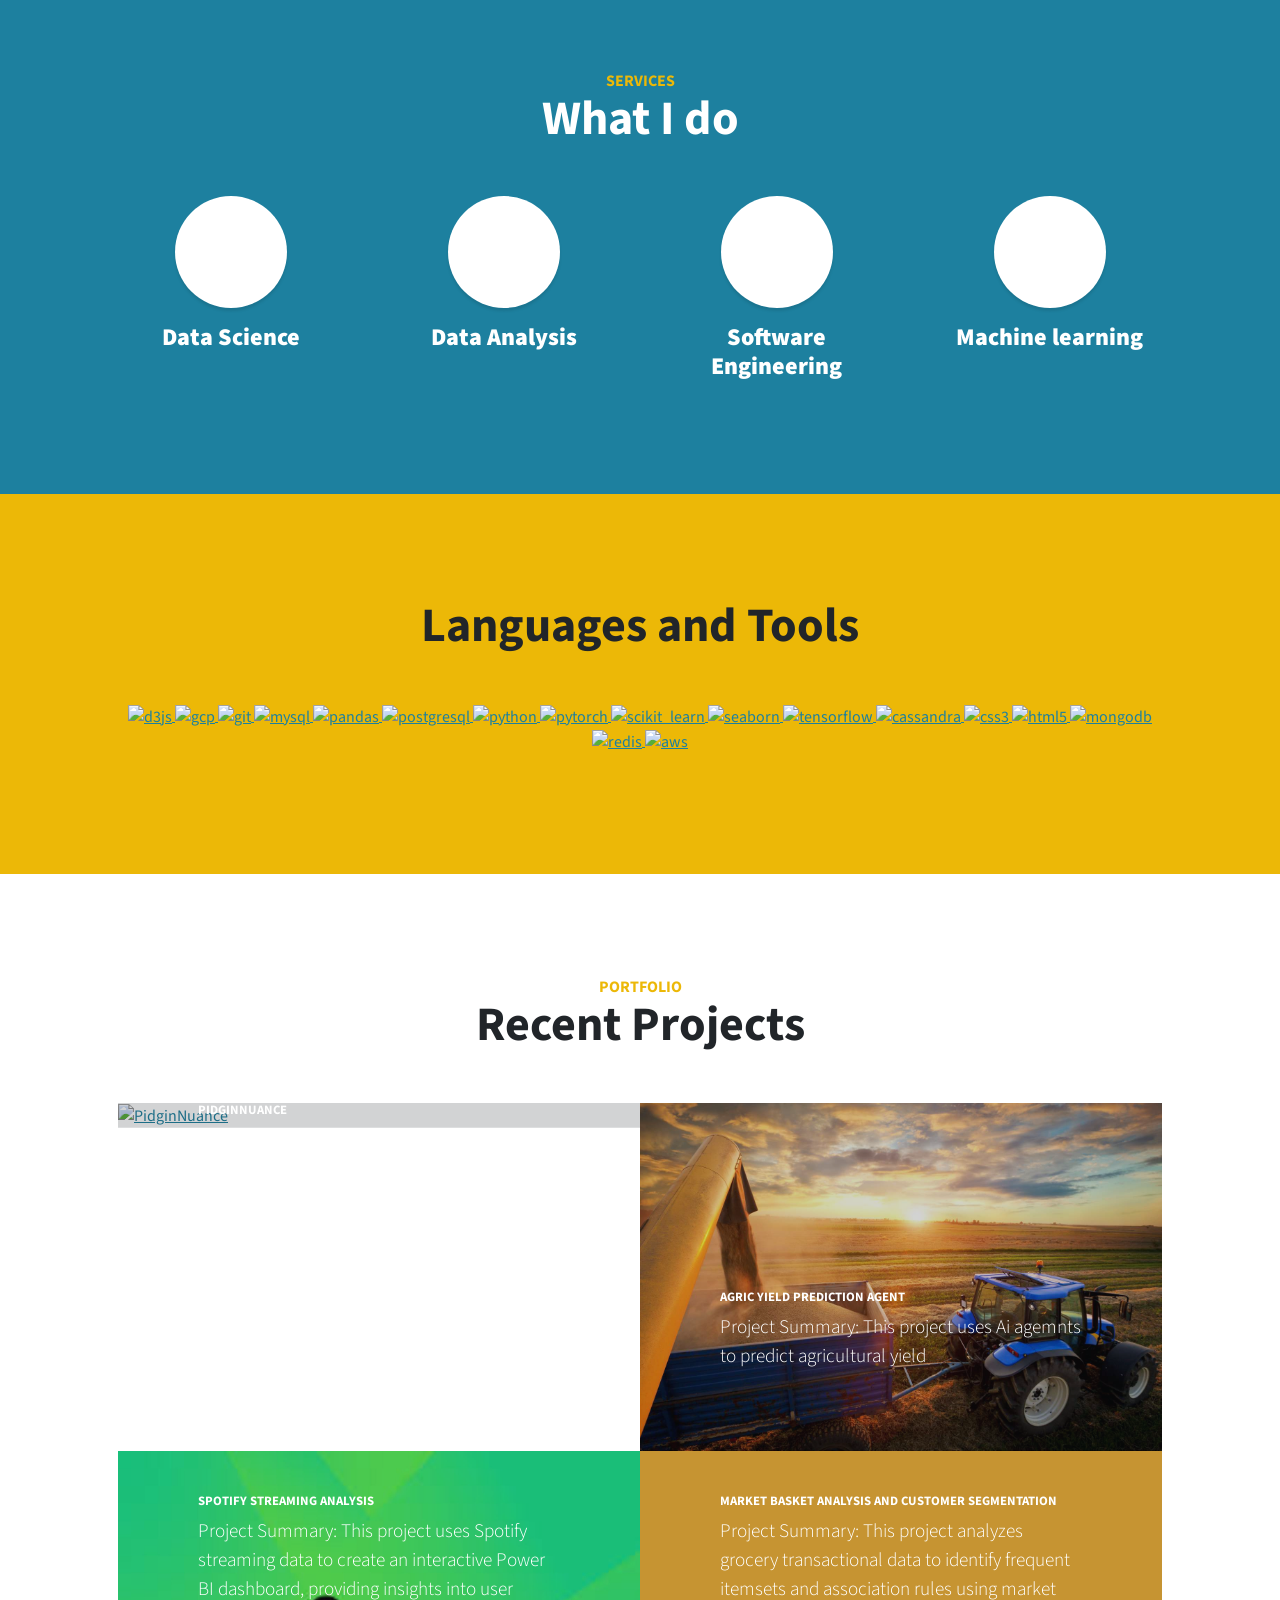
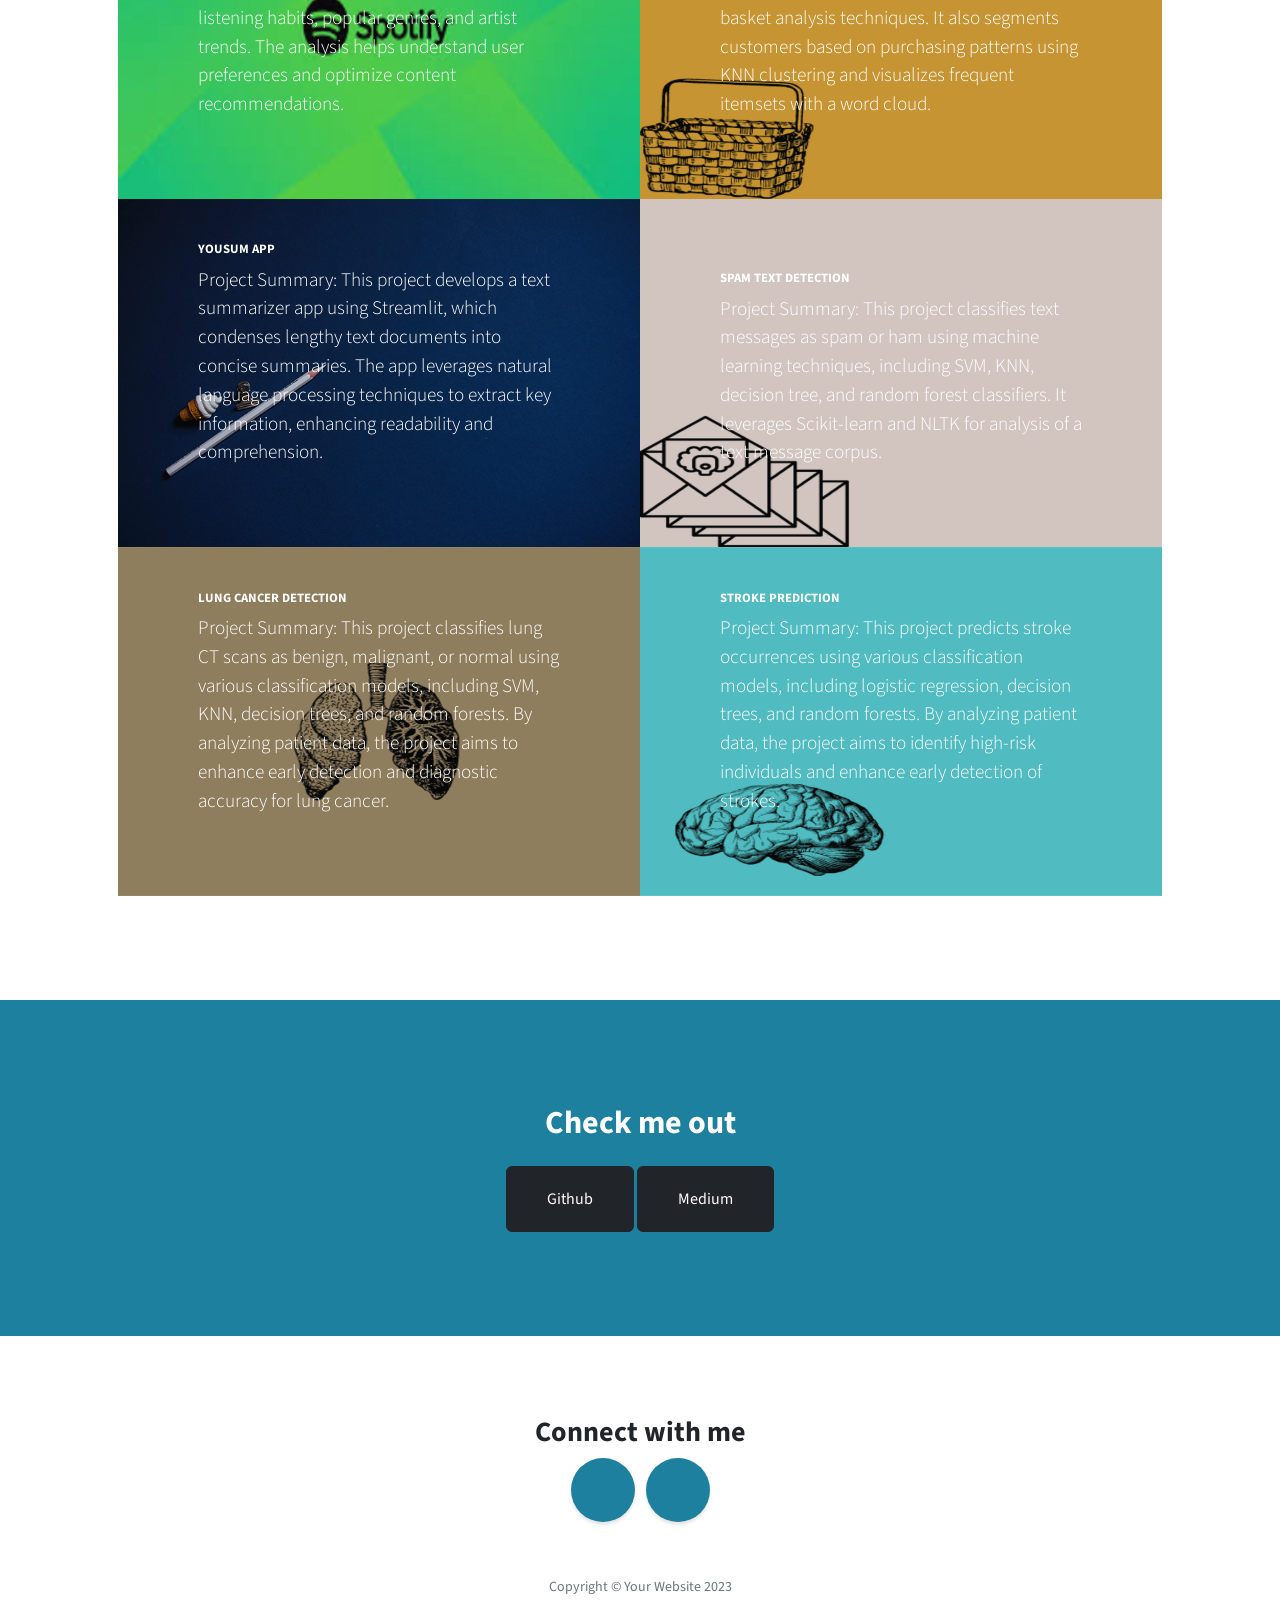
==== commit 0c8a3182: "Update index.html" ====
--- a/index.html
+++ b/index.html
@@ -170,6 +170,21 @@
                 </div>
                 <div class="row gx-0">
                     <div class="col-lg-6">
+                        <a class="portfolio-item" href="https://github.com/Elilora/PidginNuance">
+                            <div class="caption">
+                                <div class="caption-content">
+                                    <div class="h2">PidginNuance</div>
+                                    <p class="mb-0">Project Summary: An end-to-end NLP pipeline for sentiment and emotion analysis in Nigerian Pidgin text. 
+                                                    The project investigates how much sentiment signal is recoverable from text alone versus emotional context, 
+                                                    fine-tunes transformer models on a culturally grounded 16-category emotion taxonomy, and wraps the 
+                                                    best-performing approach in an AI agent that identifies emotional context before predicting sentiment, 
+                                                    lifting accuracy from 51% (text-only) to 96.4% (emotion-aware).</p>
+                                </div>
+                            </div>
+                            <img class="img-fluid" src="assets/img/pidgin.jpg" alt="PidginNuance" />
+                        </a>
+                    </div>
+                    <div class="col-lg-6">
                     <!--<div class="col-12 col-md-6 col-lg-4"> -->
                         <a class="portfolio-item" href="https://github.com/Elilora/agri_yield_assistant">
                             <div class="caption">
@@ -273,7 +288,7 @@
                 <h2 class="mb-4">Check me out</h2>
                    <!-- <a class="btn btn-xl btn-light me-4" href="https://drive.google.com/file/d/1Ch5Cpr3apIHOWUVT3lJgz857D-F-gKfr/view?usp=sharing">Resume</a>-->
                 <a class="btn btn-xl btn-dark" href="https://github.com/Elilora">Github</a>
-                <a class="btn btn-xl btn-dark" href="https://medium.com/@neratdazam2/things-you-may-miss-data-preparation-edition-78b9eae12601">Medium</a>
+                <a class="btn btn-xl btn-dark" href="https://medium.com/@neratdazam2">Medium</a>
             </div>
         </section>
        
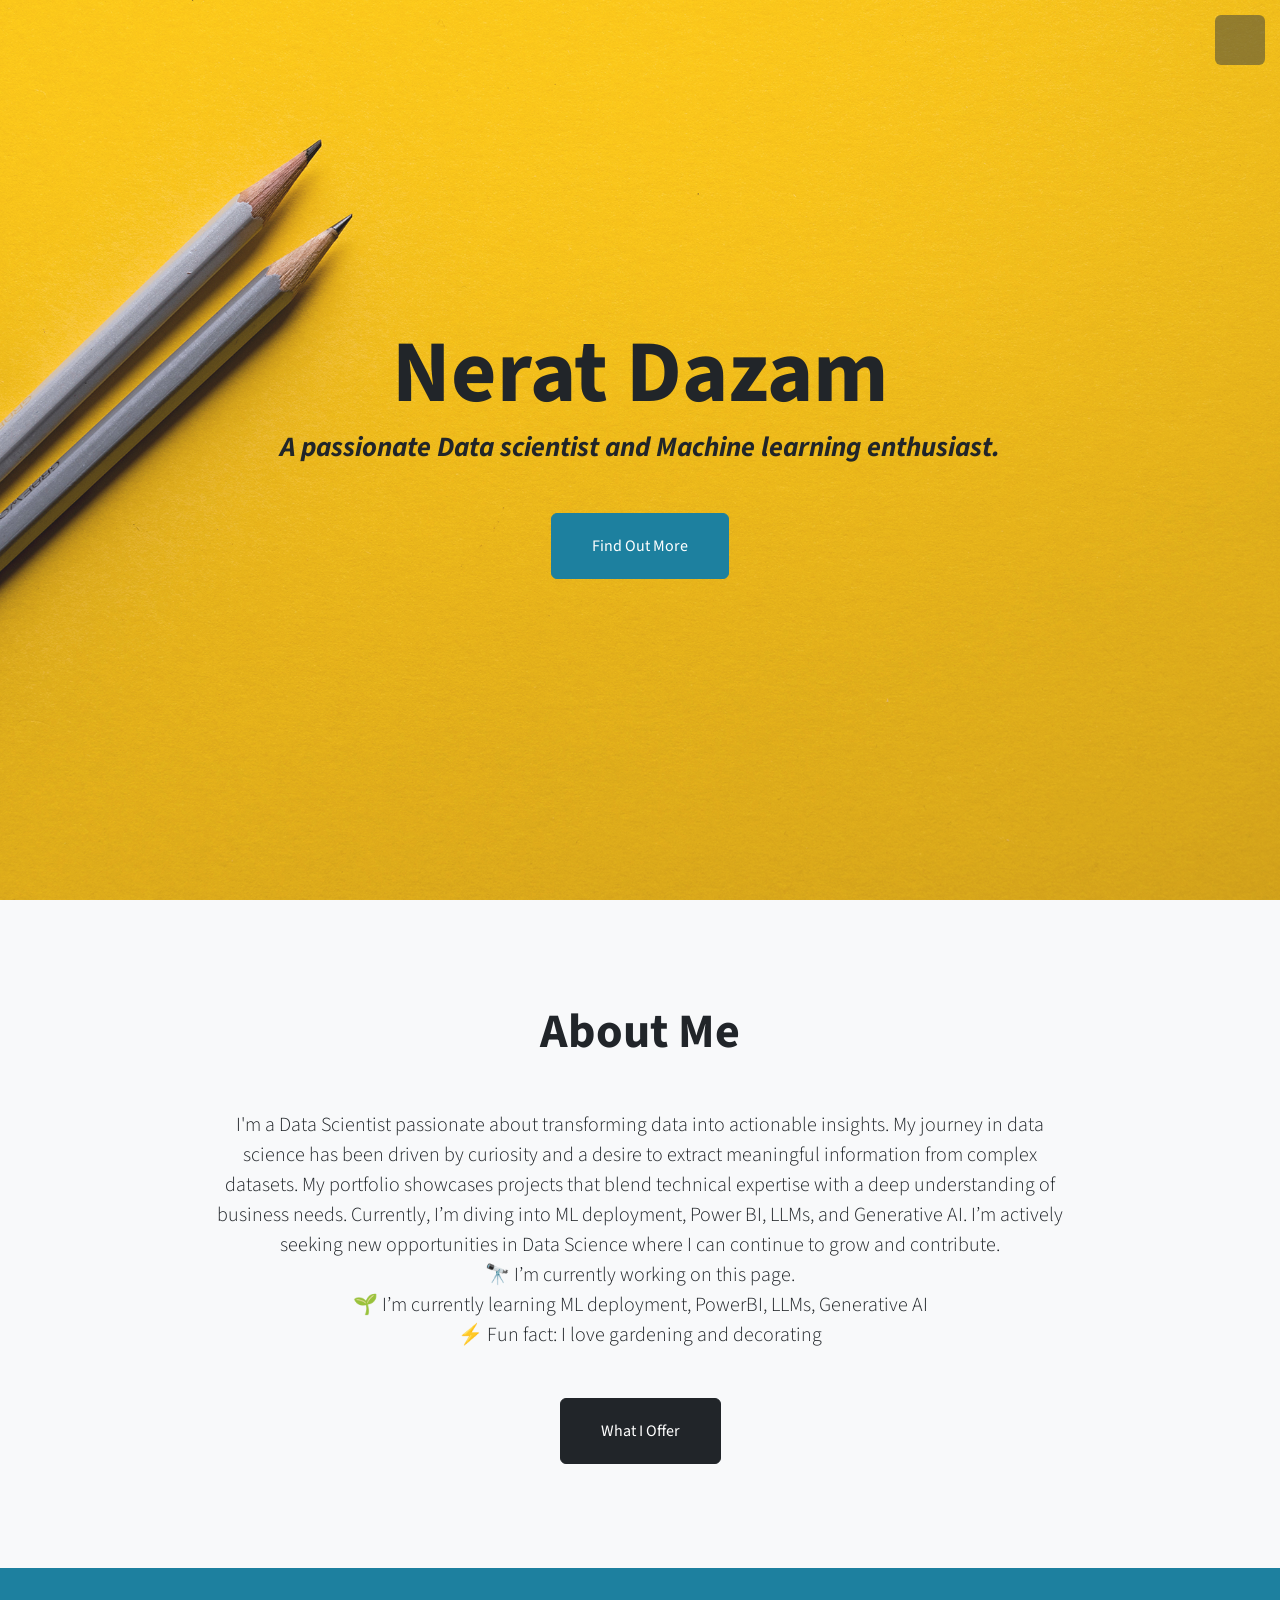
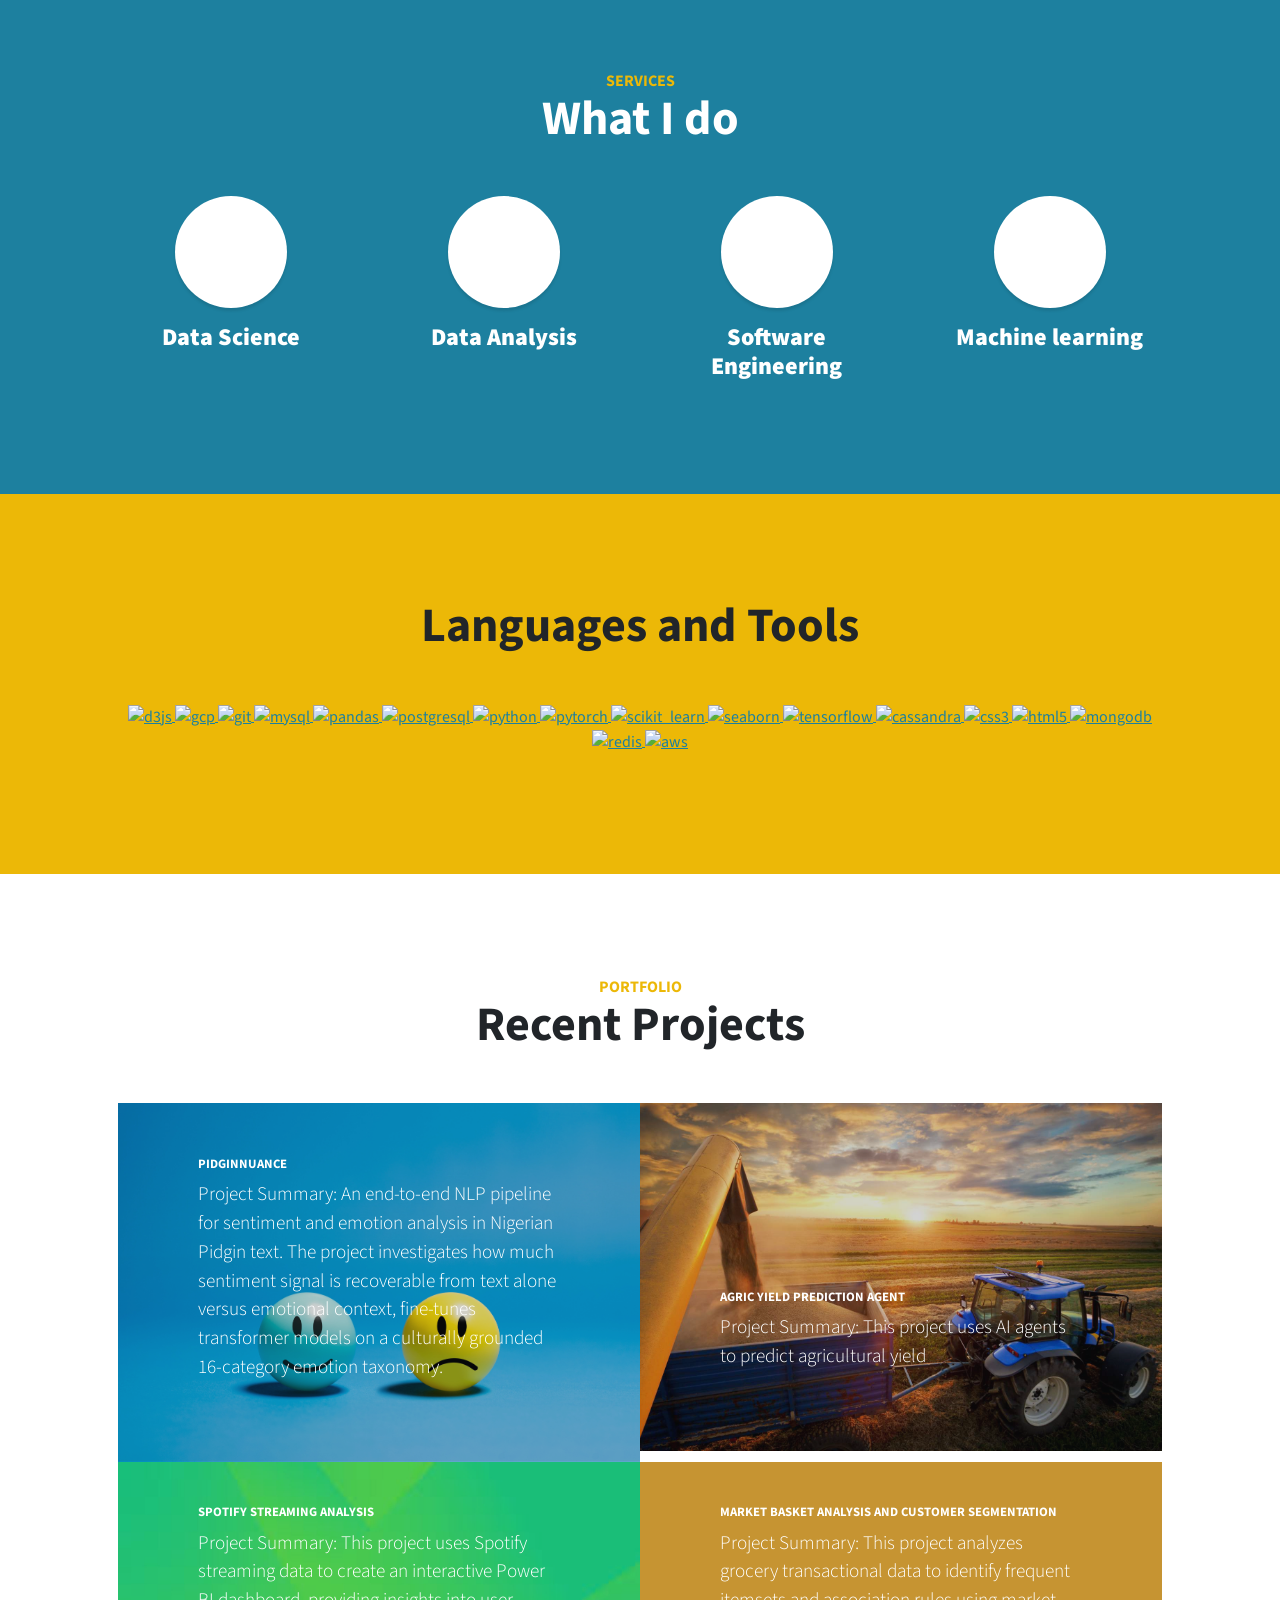
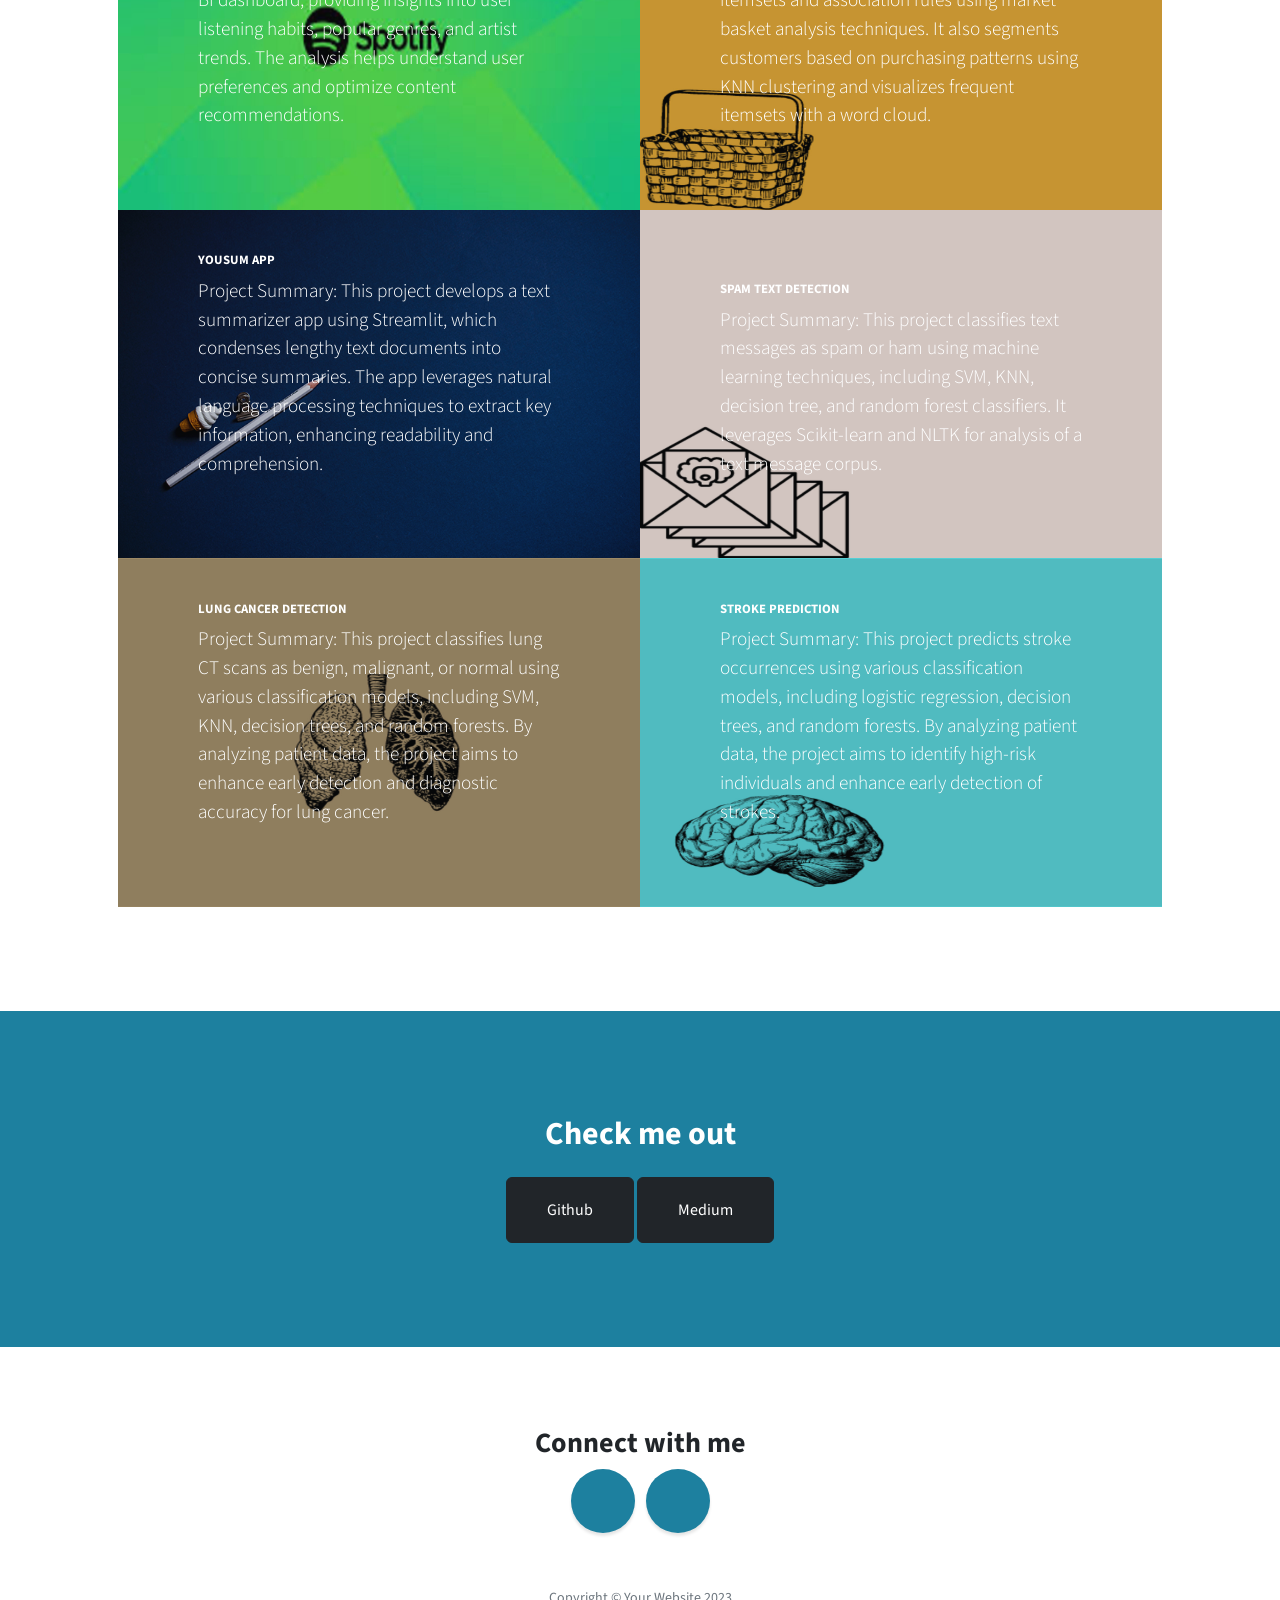
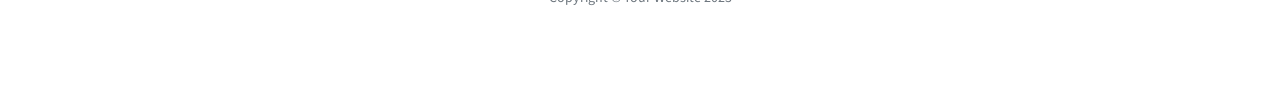
==== commit 969fac60: "Update index.html" ====
--- a/index.html
+++ b/index.html
@@ -176,9 +176,7 @@
                                     <div class="h2">PidginNuance</div>
                                     <p class="mb-0">Project Summary: An end-to-end NLP pipeline for sentiment and emotion analysis in Nigerian Pidgin text. 
                                                     The project investigates how much sentiment signal is recoverable from text alone versus emotional context, 
-                                                    fine-tunes transformer models on a culturally grounded 16-category emotion taxonomy, and wraps the 
-                                                    best-performing approach in an AI agent that identifies emotional context before predicting sentiment, 
-                                                    lifting accuracy from 51% (text-only) to 96.4% (emotion-aware).</p>
+                                                    fine-tunes transformer models on a culturally grounded 16-category emotion taxonomy.</p>
                                 </div>
                             </div>
                             <img class="img-fluid" src="assets/img/pidgin.jpg" alt="PidginNuance" />
@@ -190,7 +188,7 @@
                             <div class="caption">
                                 <div class="caption-content">
                                     <div class="h2">Agric Yield Prediction Agent</div>
-                                    <p class="mb-0">Project Summary: This project uses Ai agemnts to predict agricultural yield 
+                                    <p class="mb-0">Project Summary: This project uses AI agents to predict agricultural yield 
                                     </p>
                                 </div>
                             </div>
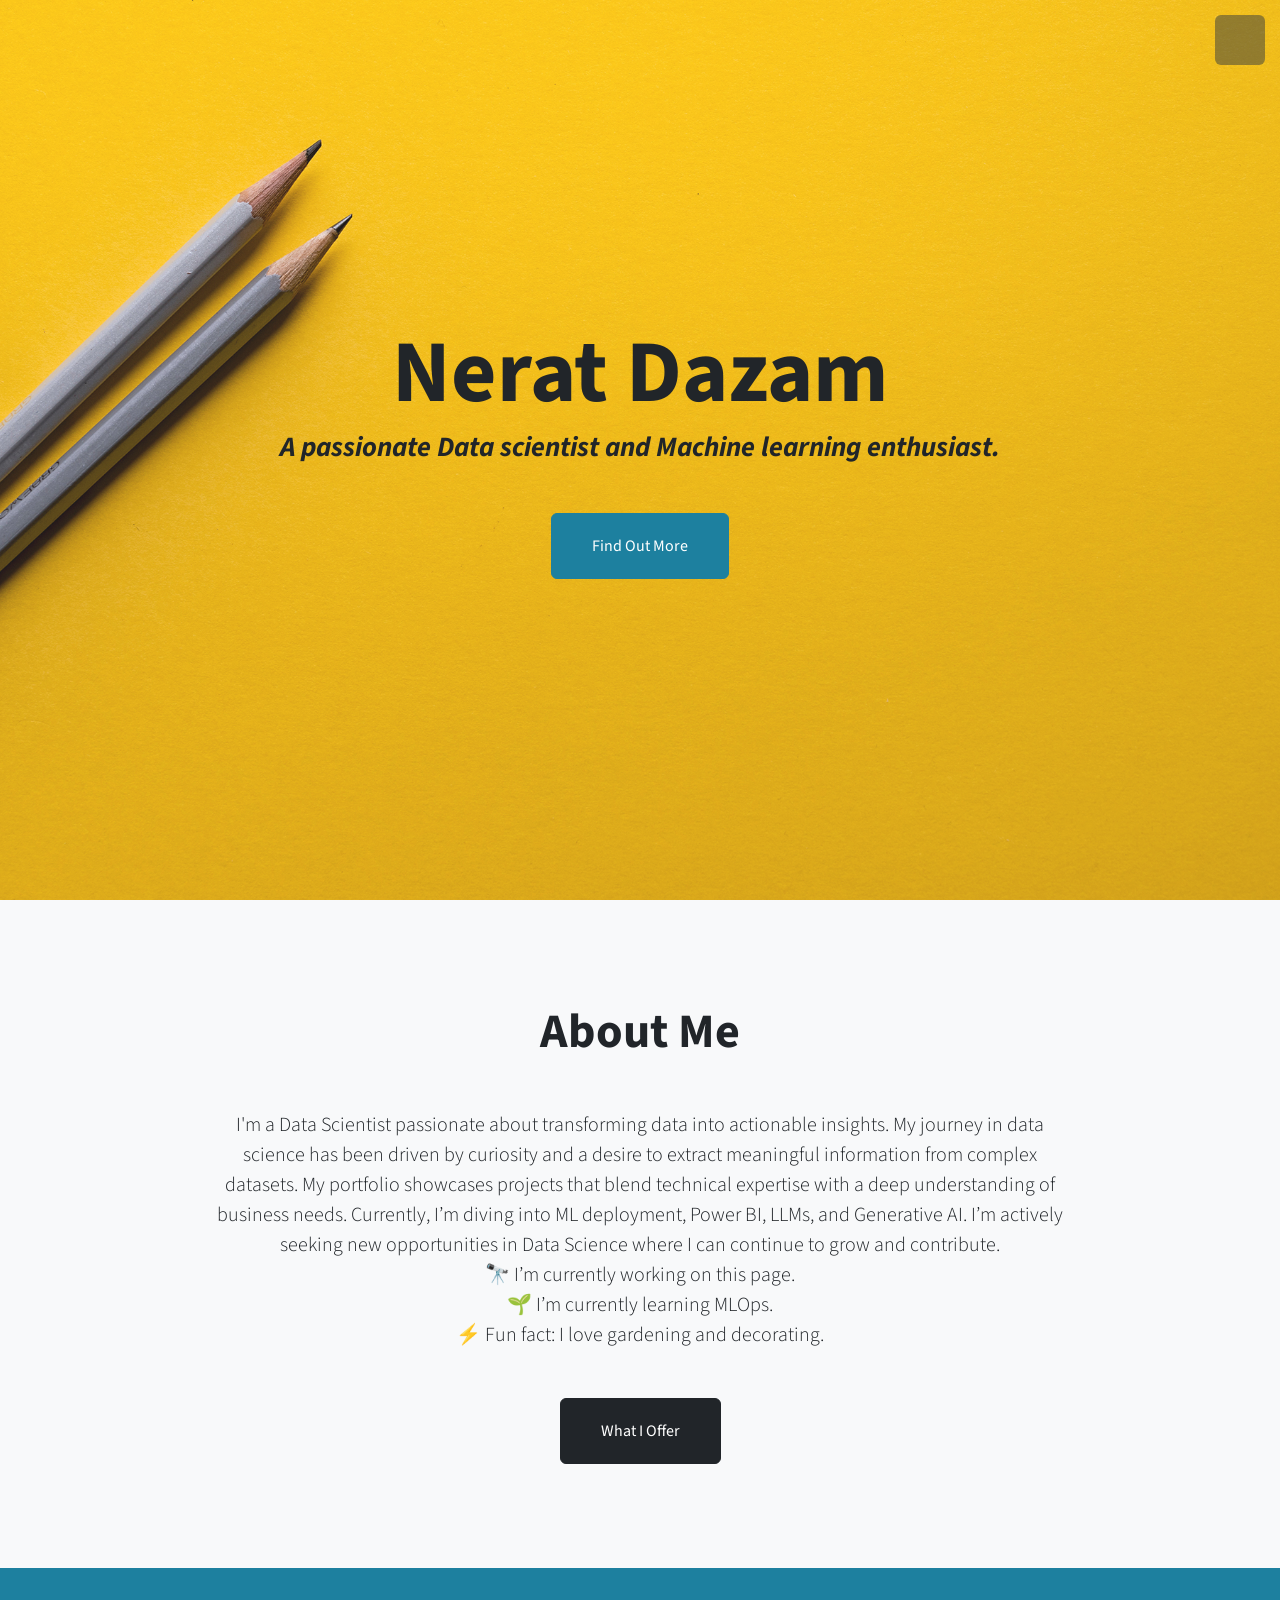
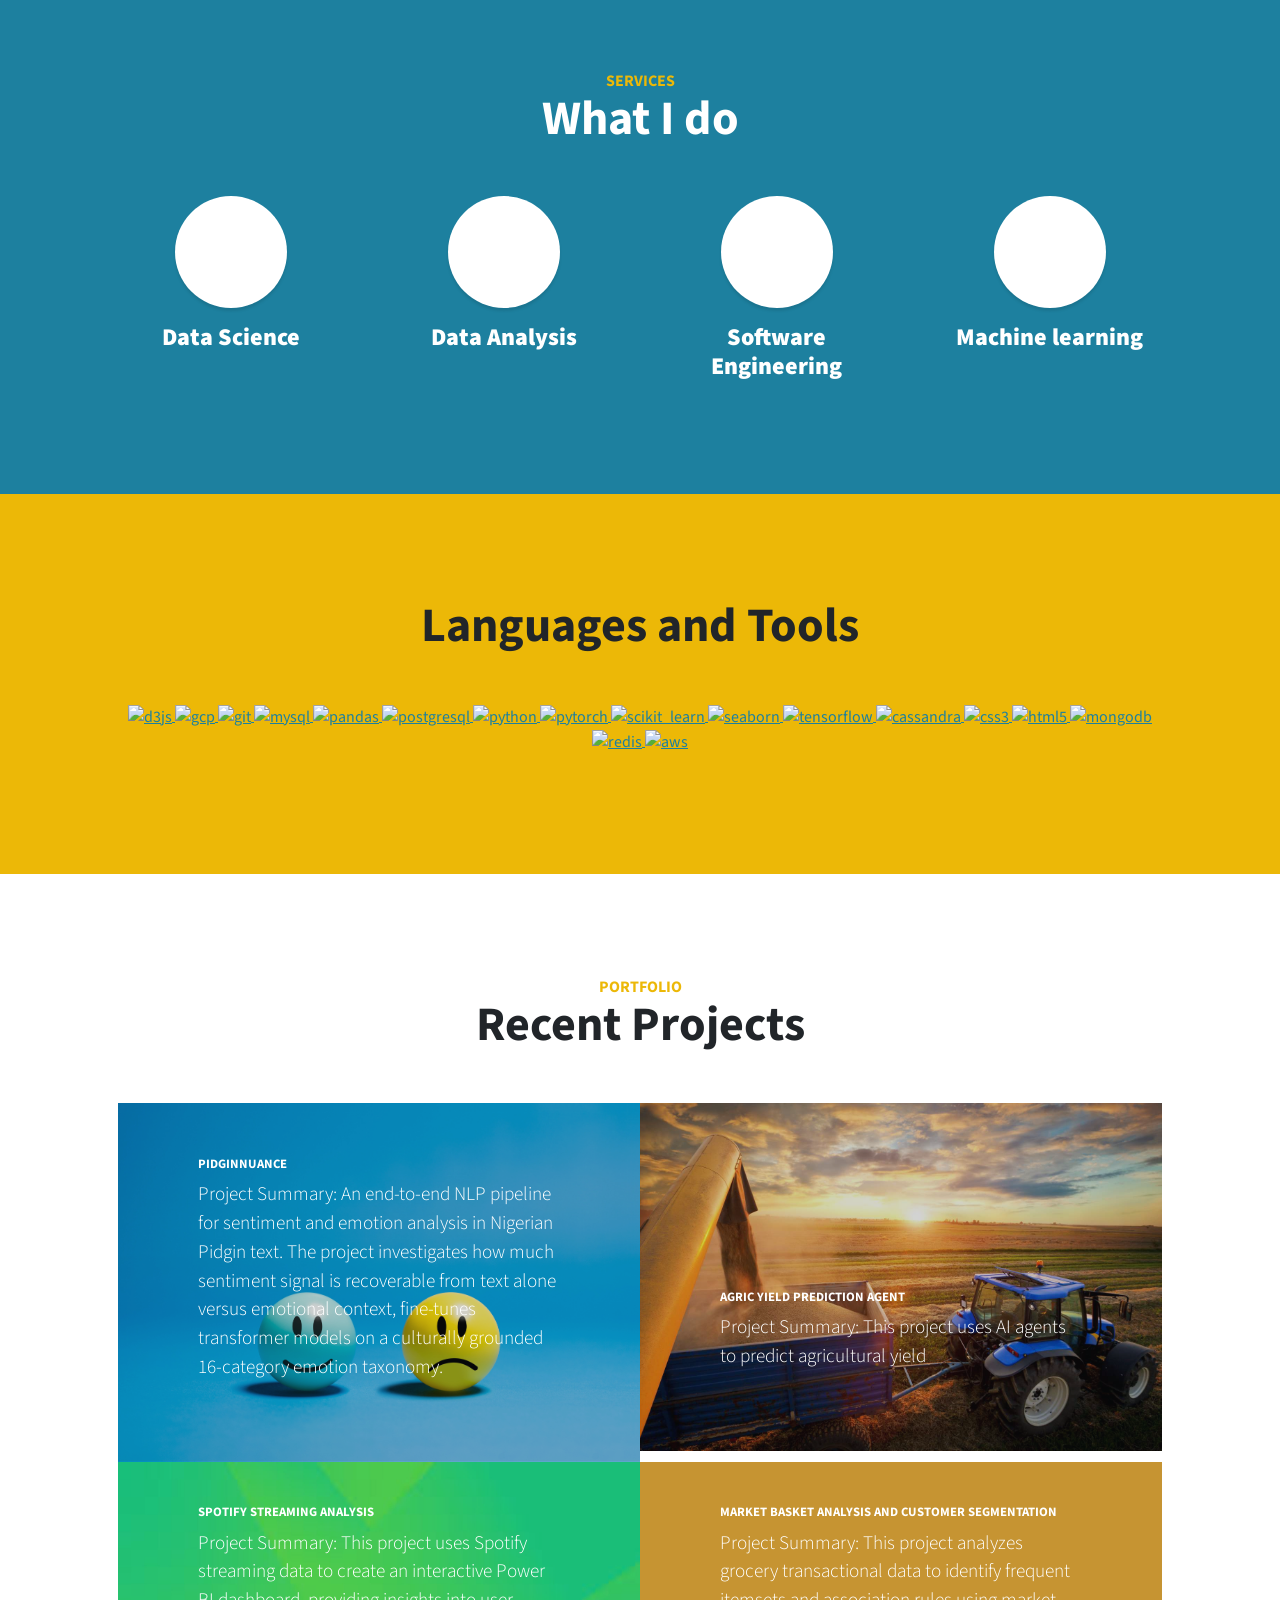
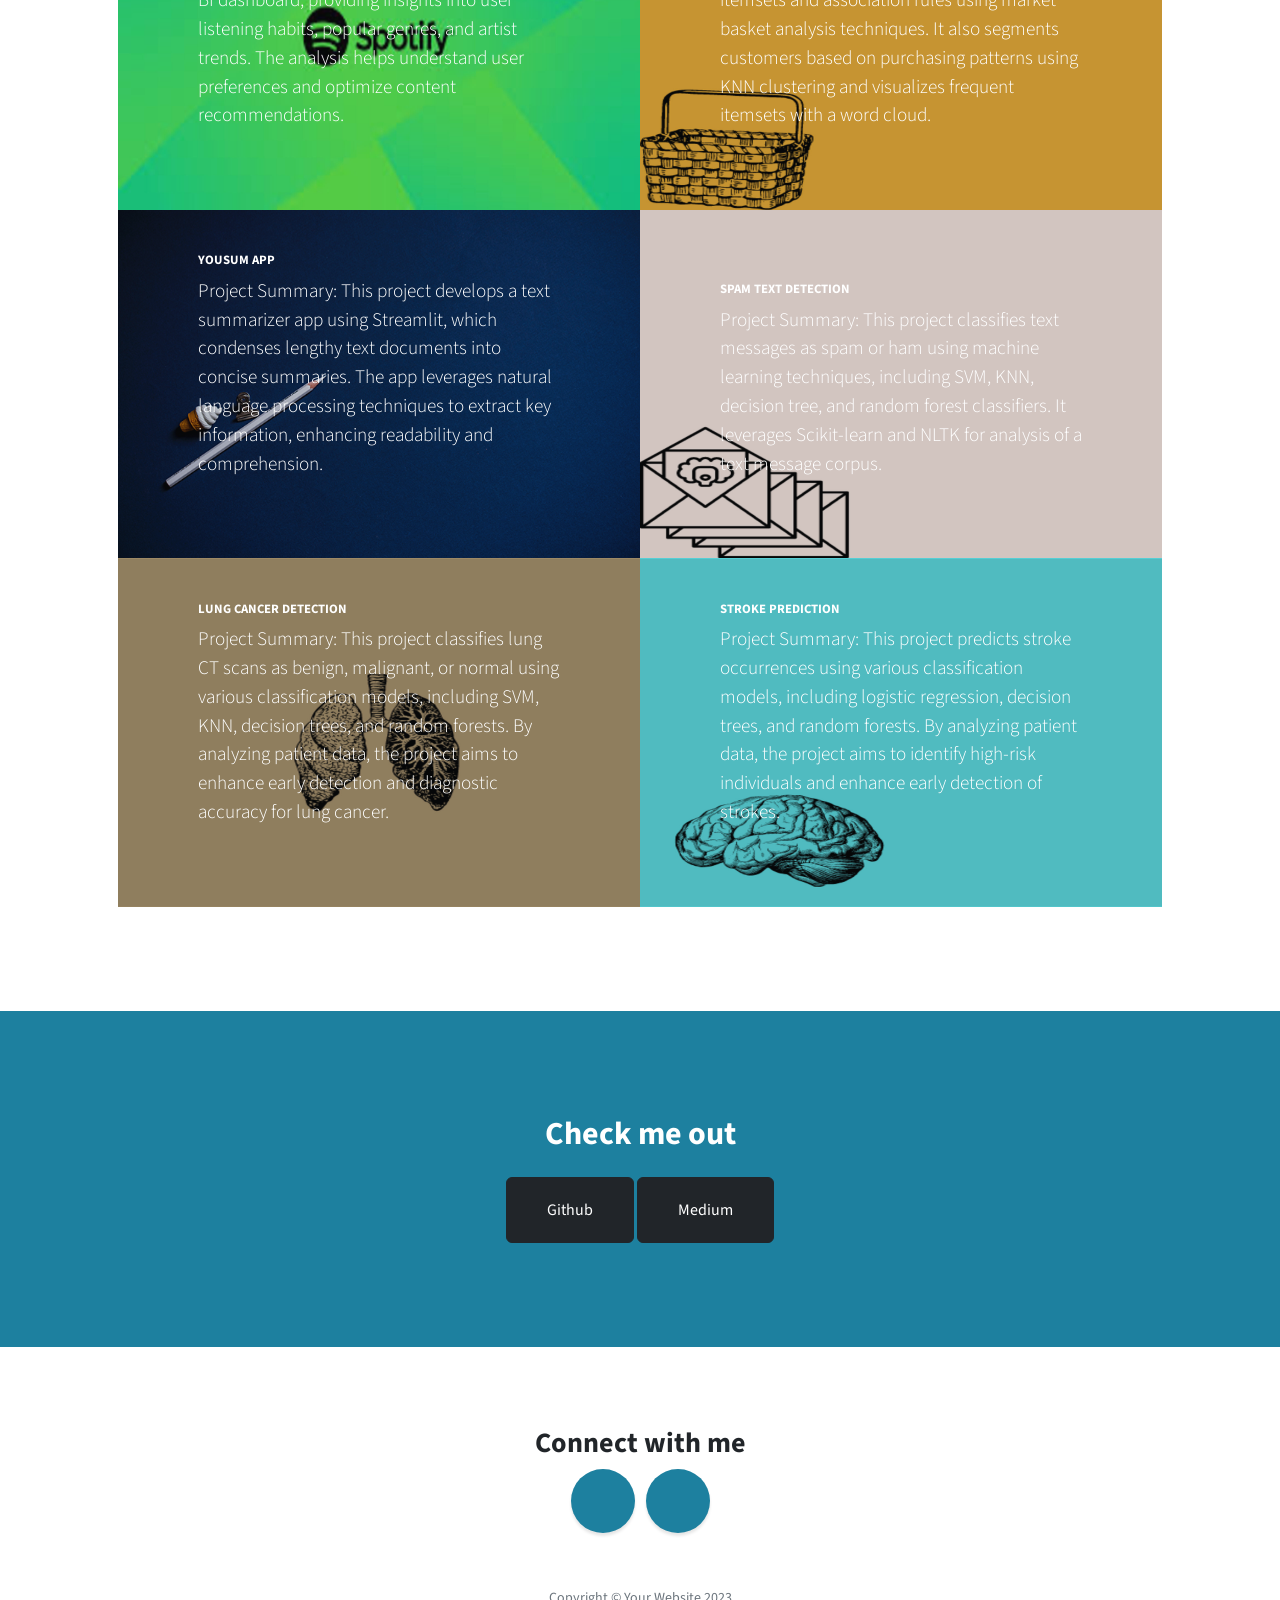
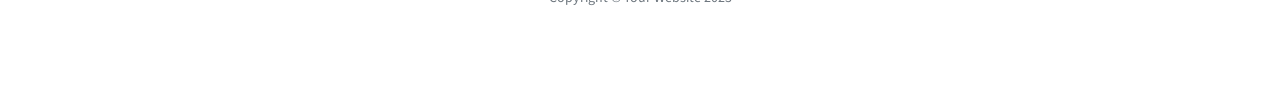
==== commit c28fb636: "Update index.html" ====
--- a/index.html
+++ b/index.html
@@ -64,8 +64,8 @@
                          I’m actively seeking new opportunities in Data Science where I can continue to grow and contribute.
                         
                         </br>🔭 I’m currently working on this page.
-                        </br>🌱 I’m currently learning ML deployment, PowerBI, LLMs, Generative AI
-                        </br>⚡ Fun fact: I love gardening and decorating
+                        </br>🌱 I’m currently learning MLOps.
+                        </br>⚡ Fun fact: I love gardening and decorating.
                         </p>
                         <a class="btn btn-dark btn-xl" href="#services">What I Offer</a>
                     </div>
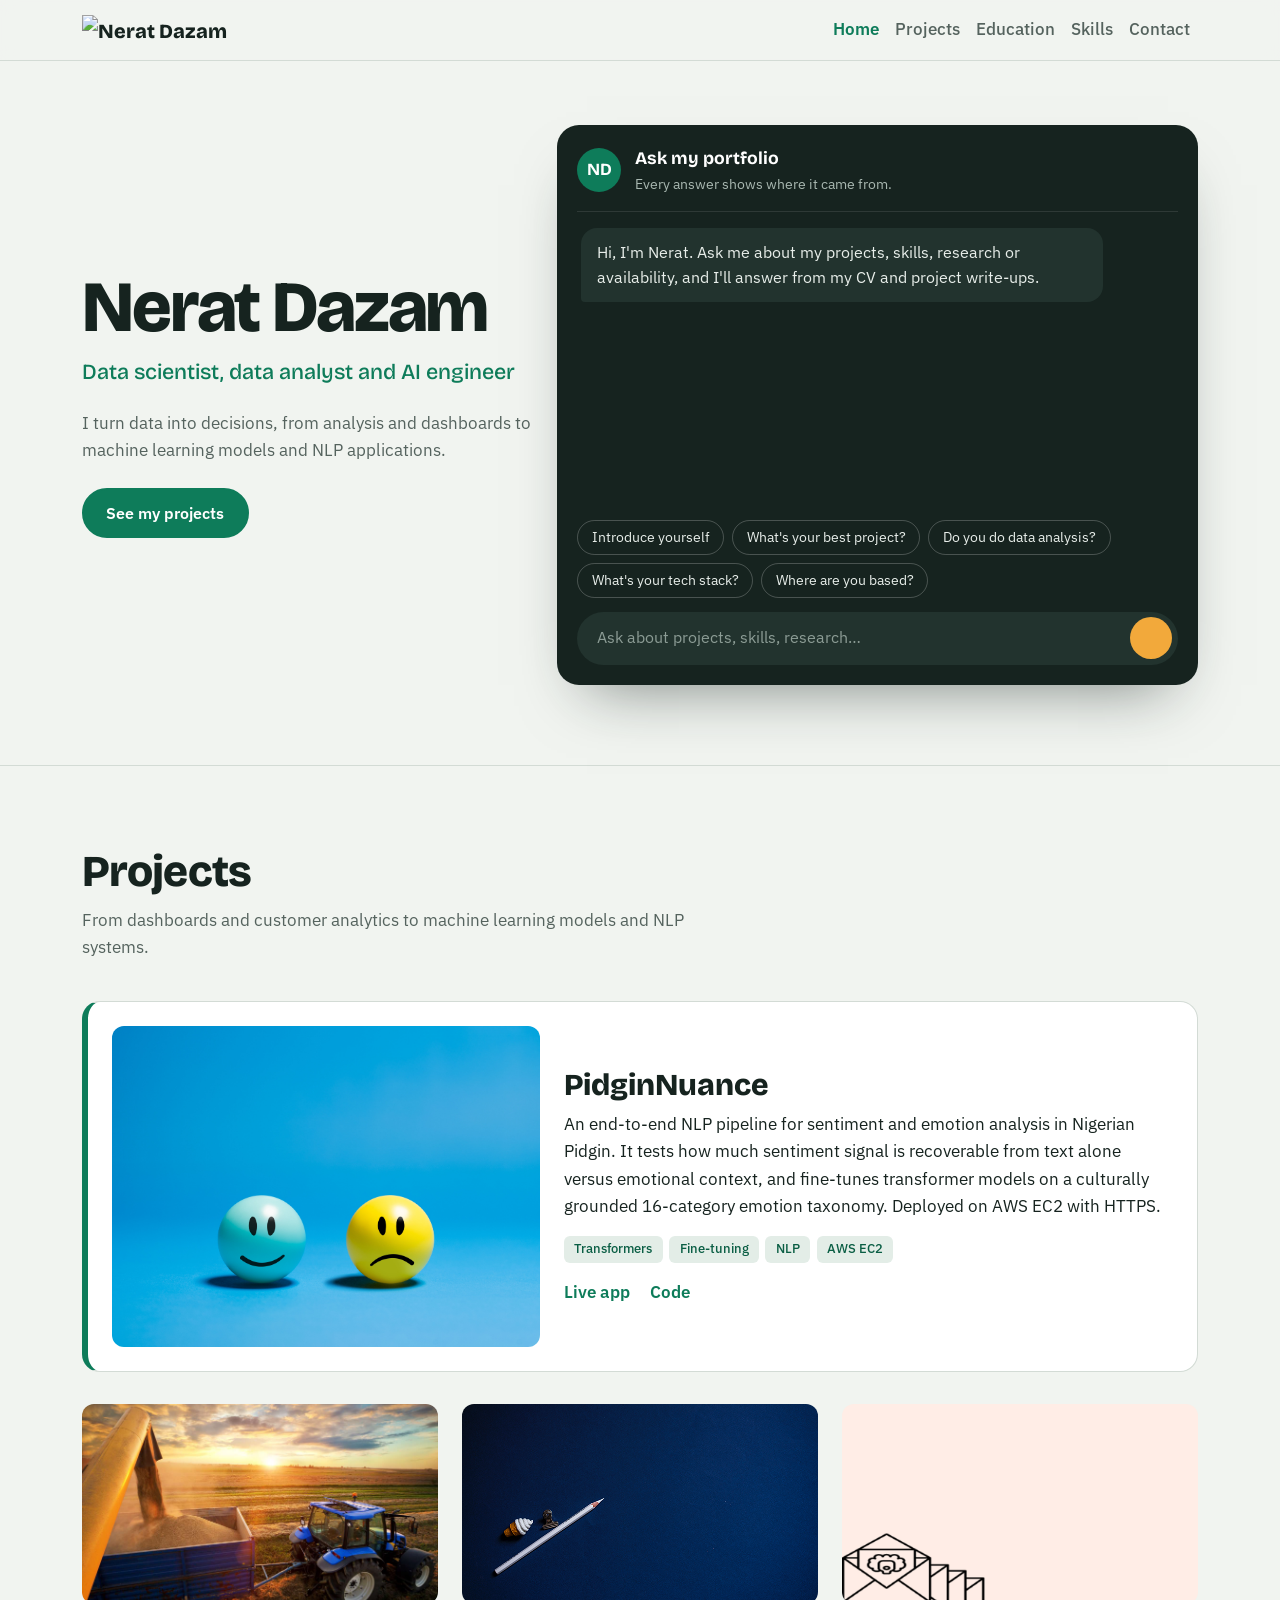
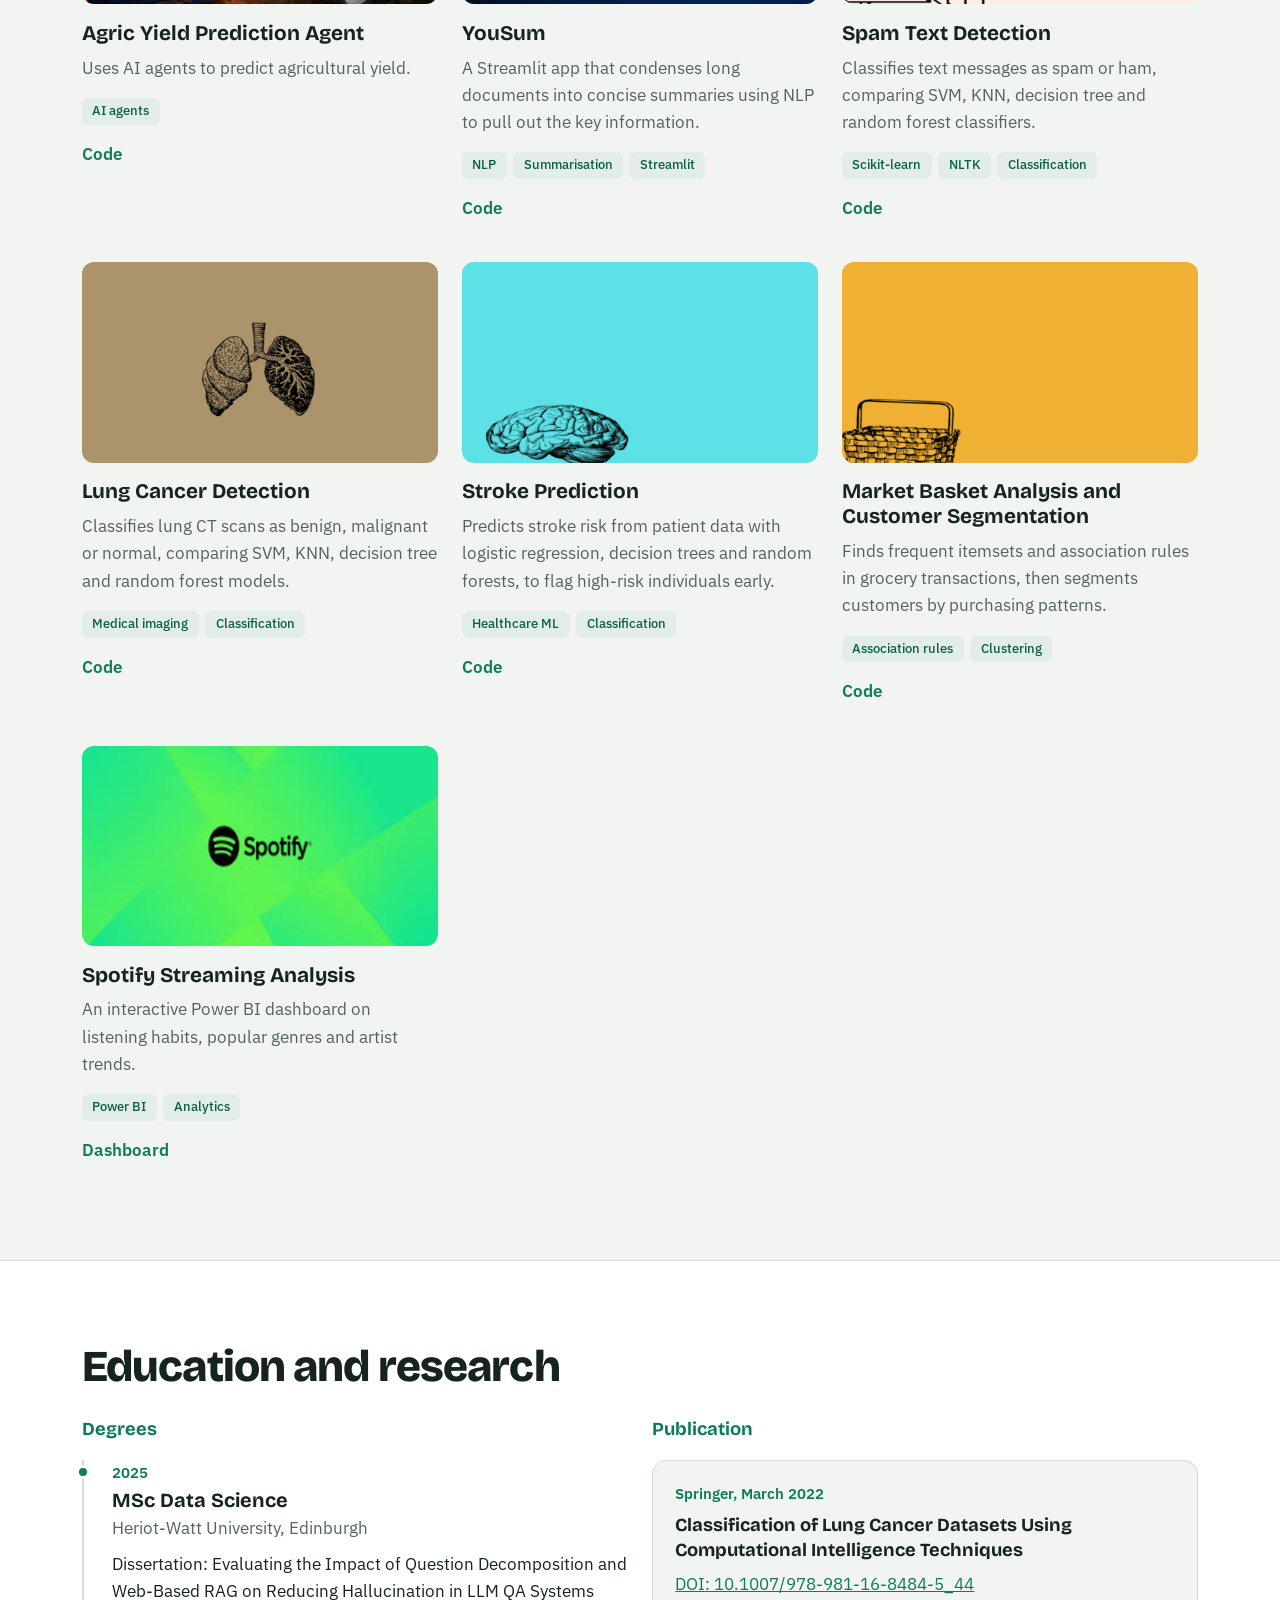
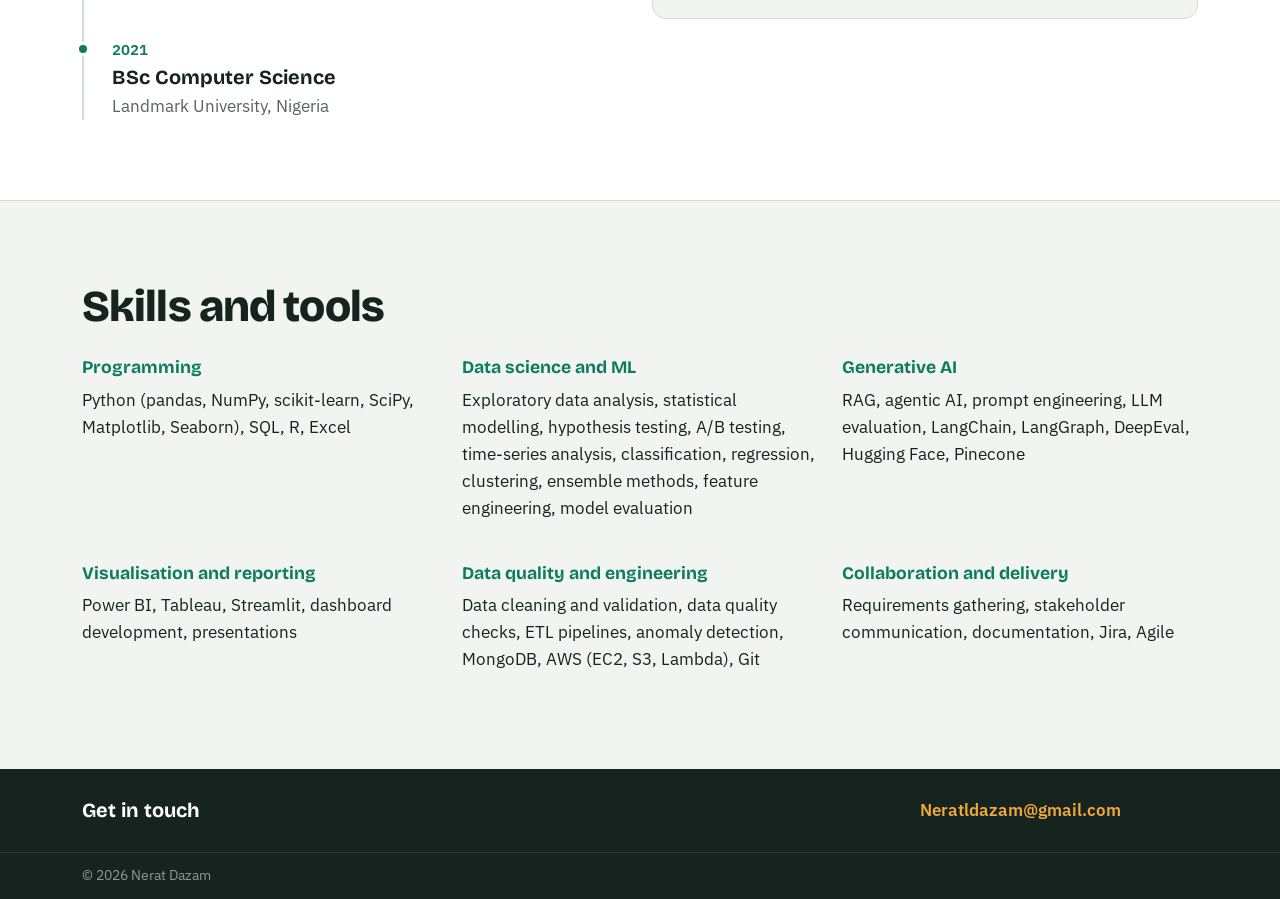
==== commit 92a96839: "New portfolio; move old site to old-portfolio" ====
--- a/index.html
+++ b/index.html
@@ -1,323 +1,372 @@
 <!DOCTYPE html>
 <html lang="en">
-    <head>
-        <meta charset="utf-8" />
-        <meta name="viewport" content="width=device-width, initial-scale=1, shrink-to-fit=no" />
-        <meta name="description" content="" />
-        <meta name="author" content="" />
-        <title>Portfolio</title>
-        <!-- Favicon-->
-        <link rel="icon" type="image/x-icon" href="assets/favicon.ico" />
-        <!-- Font Awesome icons (free version)-->
-        <script src="https://use.fontawesome.com/releases/v6.3.0/js/all.js" crossorigin="anonymous"></script>
-        <!-- Simple line icons-->
-        <link href="https://cdnjs.cloudflare.com/ajax/libs/simple-line-icons/2.5.5/css/simple-line-icons.min.css" rel="stylesheet" />
-        <!-- Google fonts-->
-        <link href="https://fonts.googleapis.com/css?family=Source+Sans+Pro:300,400,700,300italic,400italic,700italic" rel="stylesheet" type="text/css" />
-        <!-- Core theme CSS (includes Bootstrap)-->
-        <link href="css/styles.css" rel="stylesheet" />
-        <!-- Global site tag (gtag.js) - Google Analytics -->
-        <script async src="https://www.googletagmanager.com/gtag/js?id=G-222NFW2GKH"></script>
-        <script>
-            window.dataLayer = window.dataLayer || [];
-            function gtag(){dataLayer.push(arguments);}
-            gtag('js', new Date());
-            gtag('config', 'G-222NFW2GKH');
-        </script>  
-    </head>
-
-    <body id="page-top">
-        <!-- Navigation-->
-        <a class="menu-toggle rounded" href="#"><i class="fas fa-bars"></i></a>
-        <nav id="sidebar-wrapper">
-            <ul class="sidebar-nav">
-                <li class="sidebar-brand"><a href="#page-top">Menu</a></li>
-                <li class="sidebar-nav-item"><a href="#page-top">Home</a></li>
-                <li class="sidebar-nav-item"><a href="#about">About</a></li>
-                <li class="sidebar-nav-item"><a href="#services">Services</a></li>
-                <li class="sidebar-nav-item"><a href="#portfolio">Portfolio</a></li>
-                <li class="sidebar-nav-item"><a href="#contact">Contact</a></li>
-            </ul>
-        </nav>
-        <!-- Header-->
-        <header class="masthead d-flex align-items-center">
-            <div class="container px-4 px-lg-5 text-center">
-                <h1 class="mb-1">Nerat Dazam</h1>
-                <h3 class="mb-5"><em>A passionate Data scientist and Machine learning enthusiast.
-                </em></h3>
-                <a class="btn btn-primary btn-xl" href="#about">Find Out More</a>
-            </div>
-        </header>
-        <!-- About-->
-        <section class="content-section bg-light" id="about">
-            <div class="container px-4 px-lg-5 text-center">
-                <div class="row gx-4 gx-lg-5 justify-content-evenly">
-                    <div class="content-section-heading">
-                        <h2 class="mb-5">About Me</h2>
-                    </div>
-                    <div class="col-lg-10">
-                        <p class="lead mb-5">
-                        I'm a Data Scientist passionate about transforming data into actionable insights. 
-                        My journey in data science has been driven by curiosity and a desire to extract meaningful information 
-                        from complex datasets. My portfolio showcases projects that blend technical expertise with a deep understanding of business needs.
-                         Currently, I’m diving into ML deployment, Power BI, LLMs, and Generative AI. 
-                         I’m actively seeking new opportunities in Data Science where I can continue to grow and contribute.
-                        
-                        </br>🔭 I’m currently working on this page.
-                        </br>🌱 I’m currently learning MLOps.
-                        </br>⚡ Fun fact: I love gardening and decorating.
+
+<head>
+    <meta charset="utf-8" />
+    <meta name="viewport" content="width=device-width, initial-scale=1" />
+    <meta name="description"
+        content="Nerat Dazam: data scientist, Data analyst and AI engineer. Analysis, dashboards, machine learning and NLP. Ask my portfolio a question." />
+    <meta name="author" content="Nerat Dazam" />
+    <title>Nerat Dazam | Data Scientist, Analyst &amp; AI Engineer</title>
+    <link rel="icon" type="image/x-icon" href="assets/favicon.ico" />
+
+    <!-- Fonts -->
+    <link rel="preconnect" href="https://fonts.googleapis.com" />
+    <link rel="preconnect" href="https://fonts.gstatic.com" crossorigin />
+    <link
+        href="https://fonts.googleapis.com/css2?family=Bricolage+Grotesque:opsz,wght@12..96,500;12..96,700;12..96,800&family=IBM+Plex+Sans:wght@400;500;600&display=swap"
+        rel="stylesheet" />
+
+    <!-- Bootstrap (grid, navbar, utilities) -->
+    <link href="https://cdn.jsdelivr.net/npm/bootstrap@5.3.3/dist/css/bootstrap.min.css" rel="stylesheet" />
+    <!-- Font Awesome icons -->
+    <script src="https://use.fontawesome.com/releases/v6.3.0/js/all.js" crossorigin="anonymous"></script>
+    <!-- styles -->
+    <link href="css/styles.css" rel="stylesheet" />
+
+    <!-- Google Analytics -->
+    <script async src="https://www.googletagmanager.com/gtag/js?id=G-222NFW2GKH"></script>
+    <script>
+        window.dataLayer = window.dataLayer || [];
+        function gtag() { dataLayer.push(arguments); }
+        gtag('js', new Date());
+        gtag('config', 'G-222NFW2GKH');
+    </script>
+
+    <!-- Vercel Web Analytics f -->
+    <script>
+        window.va = window.va || function () { (window.vaq = window.vaq || []).push(arguments); };
+    </script>
+    <script defer src="/_vercel/insights/script.js"></script>
+</head>
+
+<body data-bs-spy="scroll" data-bs-target="#navLinks" data-bs-offset="80" tabindex="0">
+    <a class="skip-link" href="#main">Skip to content</a>
+
+    <!-- Navigation: links jump to sections -->
+    <nav class="navbar navbar-expand-md site-nav">
+        <div class="container">
+            <!--<a class="navbar-brand" href="#top">Nerat Dazam</a> -->
+            <a class="navbar-brand" href="#top">
+                <img src="assets/img/logo.png" alt="Nerat Dazam" class="brand-logo" /></a>
+            <button class="navbar-toggler" type="button" data-bs-toggle="collapse" data-bs-target="#navLinks"
+                aria-controls="navLinks" aria-expanded="false" aria-label="Open menu">
+                <i class="fas fa-bars"></i>
+            </button>
+            <div class="collapse navbar-collapse" id="navLinks">
+                <ul class="navbar-nav ms-auto">
+                    <li class="nav-item"><a class="nav-link" href="#top">Home</a></li>
+                    <li class="nav-item"><a class="nav-link" href="#projects">Projects</a></li>
+                    <li class="nav-item"><a class="nav-link" href="#education">Education</a></li>
+                    <li class="nav-item"><a class="nav-link" href="#skills">Skills</a></li>
+                    <li class="nav-item"><a class="nav-link" href="#contact">Contact</a></li>
+                </ul>
+            </div>
+        </div>
+    </nav>
+
+    <main id="main">
+        <header class="hero" id="top">
+            <div class="container">
+                <div class="row gx-4 gy-5 align-items-center">
+                    <div class="col-lg-5">
+                        <h1 class="hero-name">Nerat Dazam</h1>
+                        <p class="hero-role">Data scientist, data analyst and AI engineer</p>
+                        <p class="hero-lede">
+                            I turn data into decisions, from analysis and dashboards to machine
+                            learning models and NLP applications.
                         </p>
-                        <a class="btn btn-dark btn-xl" href="#services">What I Offer</a>
-                    </div>
-                </div>
-                
-            </div>
-        </section>
-        <!-- Services-->
-        <section class="content-section bg-primary text-white text-center" id="services">
-            <div class="container px-4 px-lg-5">
-                <div class="content-section-heading">
-                    <h3 class="text-secondary mb-0">Services</h3>
-                    <h2 class="mb-5">What I do</h2>
-                </div>
-                <div class="row gx-4 gx-lg-5">
-                    <div class="col-lg-3 col-md-6 mb-5 mb-lg-0">
-                        <span class="service-icon rounded-circle mx-auto mb-3"><i class="icon-layers"></i></span>
-                        <h4><strong>Data Science</strong></h4>
-                    </div>
-                    <div class="col-lg-3 col-md-6 mb-5 mb-lg-0">
-                        <span class="service-icon rounded-circle mx-auto mb-3"><i class="icon-graph"></i></span>
-                        <h4><strong>Data Analysis</strong></h4>
-                    </div>
-                    <div class="col-lg-3 col-md-6 mb-5 mb-md-0">
-                        <span class="service-icon rounded-circle mx-auto mb-3"><i class="fa-solid fa-code"></i></span>
-                        <h4><strong>Software Engineering</strong></h4>
-                    </div>
-                    <div class="col-lg-3 col-md-6">
-                        <span class="service-icon rounded-circle mx-auto mb-3"><i class="fa-solid fa-brain"></i></span>
-                        <h4><strong>Machine learning</strong></h4>
-                    </div>
-                </div>
-            </div>
-        </section>
-        <!-- Languages and Tools-->
-        <section class="Languages-Tools">
-                <div class="container px-4 px-lg-5 text-center">
-                    <h2 class="mx-auto mb-5">Languages and Tools</h2>
-                </div>
-                <div class="container px-4 px-lg-5 text-center">
-                    <p>
-                        <a href="https://d3js.org/" target="_blank" rel="noreferrer">
-                            <img src="https://raw.githubusercontent.com/devicons/devicon/master/icons/d3js/d3js-original.svg" alt="d3js" width="40" height="40"/>
-                        </a>
-                        <a href="https://cloud.google.com" target="_blank" rel="noreferrer">
-                            <img src="https://www.vectorlogo.zone/logos/google_cloud/google_cloud-icon.svg" alt="gcp" width="40" height="40"/>
-                        </a>
-                        <a href="https://git-scm.com/" target="_blank" rel="noreferrer">
-                            <img src="https://www.vectorlogo.zone/logos/git-scm/git-scm-icon.svg" alt="git" width="40" height="40"/>
-                        </a>
-                        <a href="https://www.mysql.com/" target="_blank" rel="noreferrer">
-                            <img src="https://raw.githubusercontent.com/devicons/devicon/master/icons/mysql/mysql-original-wordmark.svg" alt="mysql" width="40" height="40"/>
-                        </a>
-                        <a href="https://pandas.pydata.org/" target="_blank" rel="noreferrer">
-                            <img src="https://raw.githubusercontent.com/devicons/devicon/2ae2a900d2f041da66e950e4d48052658d850630/icons/pandas/pandas-original.svg" alt="pandas" width="40" height="40"/>
-                        </a>
-                        <a href="https://www.postgresql.org" target="_blank" rel="noreferrer">
-                            <img src="https://raw.githubusercontent.com/devicons/devicon/master/icons/postgresql/postgresql-original-wordmark.svg" alt="postgresql" width="40" height="40"/>
-                        </a>
-                        <a href="https://www.python.org" target="_blank" rel="noreferrer">
-                            <img src="https://raw.githubusercontent.com/devicons/devicon/master/icons/python/python-original.svg" alt="python" width="40" height="40"/>
-                        </a>
-                        <a href="https://pytorch.org/" target="_blank" rel="noreferrer">
-                            <img src="https://www.vectorlogo.zone/logos/pytorch/pytorch-icon.svg" alt="pytorch" width="40" height="40"/>
-                        </a>
-                        <a href="https://scikit-learn.org/" target="_blank" rel="noreferrer">
-                            <img src="https://upload.wikimedia.org/wikipedia/commons/0/05/Scikit_learn_logo_small.svg" alt="scikit_learn" width="40" height="40"/>
-                        </a>
-                        <a href="https://seaborn.pydata.org/" target="_blank" rel="noreferrer">
-                            <img src="https://seaborn.pydata.org/_images/logo-mark-lightbg.svg" alt="seaborn" width="40" height="40"/>
-                        </a>
-                        <a href="https://www.tensorflow.org" target="_blank" rel="noreferrer">
-                            <img src="https://www.vectorlogo.zone/logos/tensorflow/tensorflow-icon.svg" alt="tensorflow" width="40" height="40"/>
-                        </a>
-                        <a href="https://cassandra.apache.org/" target="_blank" rel="noreferrer">
-                            <img src="https://www.vectorlogo.zone/logos/apache_cassandra/apache_cassandra-icon.svg" alt="cassandra" width="40" height="40"/>
-                        </a>
-                        <a href="https://www.w3schools.com/css/" target="_blank" rel="noreferrer">
-                            <img src="https://raw.githubusercontent.com/devicons/devicon/master/icons/css3/css3-original-wordmark.svg" alt="css3" width="40" height="40"/>
-                        </a>
-                        <a href="https://www.w3.org/html/" target="_blank" rel="noreferrer">
-                            <img src="https://raw.githubusercontent.com/devicons/devicon/master/icons/html5/html5-original-wordmark.svg" alt="html5" width="40" height="40"/>
-                        </a>
-                        <a href="https://www.mongodb.com/" target="_blank" rel="noreferrer">
-                            <img src="https://raw.githubusercontent.com/devicons/devicon/master/icons/mongodb/mongodb-original-wordmark.svg" alt="mongodb" width="40" height="40"/>
-                        </a>
-                        <a href="https://redis.io" target="_blank" rel="noreferrer">
-                            <img src="https://raw.githubusercontent.com/devicons/devicon/master/icons/redis/redis-original-wordmark.svg" alt="redis" width="40" height="40"/>
-                        </a>
-                        <a href="https://aws.amazon.com" target="_blank" rel="noreferrer">
-                            <img src="https://cdn.jsdelivr.net/gh/devicons/devicon@latest/icons/amazonwebservices/amazonwebservices-original-wordmark.svg" alt="aws" width="40" height="40"/>
-                        </a>
-                    </p>
-                </div>
-        </section>
-        <!-- Portfolio-->
-        <section class="content-section" id="portfolio">
-            <div class="container px-4 px-lg-5">
-                <div class="content-section-heading text-center">
-                    <h3 class="text-secondary mb-0">Portfolio</h3>
-                    <h2 class="mb-5">Recent Projects</h2>
-                </div>
-                <div class="row gx-0">
-                    <div class="col-lg-6">
-                        <a class="portfolio-item" href="https://github.com/Elilora/PidginNuance">
-                            <div class="caption">
-                                <div class="caption-content">
-                                    <div class="h2">PidginNuance</div>
-                                    <p class="mb-0">Project Summary: An end-to-end NLP pipeline for sentiment and emotion analysis in Nigerian Pidgin text. 
-                                                    The project investigates how much sentiment signal is recoverable from text alone versus emotional context, 
-                                                    fine-tunes transformer models on a culturally grounded 16-category emotion taxonomy.</p>
+                        <div class="hero-actions">
+                            <a class="btn btn-brand" href="#projects">See my projects</a>
+                            <!--  
+                            <a class="btn btn-ghost" href="assets/Nerat_Dazam_CV.pdf" target="_blank" rel="noopener">
+                                <i class="fas fa-file-arrow-down"></i> Download CV
+                            </a> -->
+                        </div>
+                    </div>
+
+                    <div class="col-lg-7">
+                        <section class="chat" aria-label="Ask about Nerat's work">
+                            <div class="chat-head">
+                                <div class="chat-avatar" aria-hidden="true">ND</div>
+                                <div>
+                                    <p class="chat-title">Ask my portfolio</p>
+                                    <p class="chat-sub">Every answer shows where it came from.</p>
                                 </div>
                             </div>
-                            <img class="img-fluid" src="assets/img/pidgin.jpg" alt="PidginNuance" />
-                        </a>
-                    </div>
+
+                            <div class="chat-log" id="chatLog" role="log" aria-live="polite"></div>
+
+                            <div class="chat-suggest" id="chatSuggest"></div>
+
+                            <form class="chat-input" id="chatForm" autocomplete="off">
+                                <label for="chatQuestion" class="visually-hidden">Your question</label>
+                                <input id="chatQuestion" type="text" placeholder="Ask about projects, skills, research…"
+                                    maxlength="200" />
+                                <button type="submit" aria-label="Send question"><i
+                                        class="fas fa-arrow-up"></i></button>
+                            </form>
+                        </section>
+                    </div>
+                </div>
+            </div>
+        </header>
+
+        <section class="block" id="projects">
+            <div class="container">
+                <h2 class="block-title">Projects</h2>
+                <p class="block-intro">From dashboards and customer analytics to machine learning models and NLP
+                    systems.</p>
+
+                <!-- Featured project -->
+                <article class="feature">
+                    <div class="row g-4 align-items-center">
+                        <div class="col-lg-5">
+                            <img class="feature-img" src="assets/img/pidgin.jpg" alt="PidginNuance project preview" />
+                        </div>
+                        <div class="col-lg-7">
+                            <h3>PidginNuance</h3>
+                            <p>
+                                An end-to-end NLP pipeline for sentiment and emotion analysis in Nigerian Pidgin.
+                                It tests how much sentiment signal is recoverable from text alone versus emotional
+                                context, and fine-tunes transformer models on a culturally grounded 16-category
+                                emotion taxonomy. Deployed on AWS EC2 with HTTPS.
+                            </p>
+                            <ul class="tags">
+                                <li>Transformers</li>
+                                <li>Fine-tuning</li>
+                                <li>NLP</li>
+                                <li>AWS EC2</li>
+                            </ul>
+                            <div class="links">
+                                <a href="https://pidginnuance.com" target="_blank" rel="noopener"><i
+                                        class="fas fa-globe"></i> Live app</a>
+                                <a href="https://github.com/Elilora/PidginNuance" target="_blank" rel="noopener"><i
+                                        class="fab fa-github"></i> Code</a>
+                            </div>
+                        </div>
+                    </div>
+                </article>
+
+                <div class="row g-4 project-grid">
+                    <article class="col-md-6 col-lg-4">
+                        <div class="project">
+                            <img class="project-img" src="assets/img/harvest.jpg"
+                                alt="Agric Yield Prediction Agent preview" loading="lazy" />
+                            <h3>Agric Yield Prediction Agent</h3>
+                            <p>Uses AI agents to predict agricultural yield.</p>
+                            <ul class="tags">
+                                <li>AI agents</li>
+                            </ul>
+                            <div class="links"><a href="https://github.com/Elilora/agri_yield_assistant" target="_blank"
+                                    rel="noopener"><i class="fab fa-github"></i> Code</a></div>
+                        </div>
+                    </article>
+                    <article class="col-md-6 col-lg-4">
+                        <div class="project">
+                            <img class="project-img" src="assets/img/portfolio-2.jpg" alt="YouSum app preview"
+                                loading="lazy" />
+                            <h3>YouSum</h3>
+                            <p>A Streamlit app that condenses long documents into concise summaries using NLP to pull
+                                out the key information.</p>
+                            <ul class="tags">
+                                <li>NLP</li>
+                                <li>Summarisation</li>
+                                <li>Streamlit</li>
+                            </ul>
+                            <div class="links"><a
+                                    href="https://github.com/Elilora/Summarizer/blob/master/streamlit_app.py"
+                                    target="_blank" rel="noopener"><i class="fab fa-github"></i> Code</a></div>
+                        </div>
+                    </article>
+                    <article class="col-md-6 col-lg-4">
+                        <div class="project">
+                            <img class="project-img" src="assets/img/Spam_email.jpg" alt="Spam Text Detection preview"
+                                loading="lazy" />
+                            <h3>Spam Text Detection</h3>
+                            <p>Classifies text messages as spam or ham, comparing SVM, KNN, decision tree and random
+                                forest classifiers.</p>
+                            <ul class="tags">
+                                <li>Scikit-learn</li>
+                                <li>NLTK</li>
+                                <li>Classification</li>
+                            </ul>
+                            <div class="links"><a href="https://github.com/Elilora/Text-Classification" target="_blank"
+                                    rel="noopener"><i class="fab fa-github"></i> Code</a></div>
+                        </div>
+                    </article>
+                    <article class="col-md-6 col-lg-4">
+                        <div class="project">
+                            <img class="project-img" src="assets/img/Lung.jpg" alt="Lung Cancer Detection preview"
+                                loading="lazy" />
+                            <h3>Lung Cancer Detection</h3>
+                            <p>Classifies lung CT scans as benign, malignant or normal, comparing SVM, KNN, decision
+                                tree and random forest models.</p>
+                            <ul class="tags">
+                                <li>Medical imaging</li>
+                                <li>Classification</li>
+                            </ul>
+                            <div class="links"><a href="https://github.com/Elilora/Lung-Cancer-Classification"
+                                    target="_blank" rel="noopener"><i class="fab fa-github"></i> Code</a></div>
+                        </div>
+                    </article>
+                    <article class="col-md-6 col-lg-4">
+                        <div class="project">
+                            <img class="project-img" src="assets/img/Brain.jpg" alt="Stroke Prediction preview"
+                                loading="lazy" />
+                            <h3>Stroke Prediction</h3>
+                            <p>Predicts stroke risk from patient data with logistic regression, decision trees and
+                                random forests, to flag high-risk individuals early.</p>
+                            <ul class="tags">
+                                <li>Healthcare ML</li>
+                                <li>Classification</li>
+                            </ul>
+                            <div class="links"><a href="https://github.com/Elilora/Stroke-Prediction" target="_blank"
+                                    rel="noopener"><i class="fab fa-github"></i> Code</a></div>
+                        </div>
+                    </article>
+                    <article class="col-md-6 col-lg-4">
+                        <div class="project">
+                            <img class="project-img" src="assets/img/Shopping_basket.jpg"
+                                alt="Market Basket Analysis preview" loading="lazy" />
+                            <h3>Market Basket Analysis and Customer Segmentation</h3>
+                            <p>Finds frequent itemsets and association rules in grocery transactions, then segments
+                                customers by purchasing patterns.</p>
+                            <ul class="tags">
+                                <li>Association rules</li>
+                                <li>Clustering</li>
+                            </ul>
+                            <div class="links"><a href="https://github.com/Elilora/Market-basket-analysis"
+                                    target="_blank" rel="noopener"><i class="fab fa-github"></i> Code</a></div>
+                        </div>
+                    </article>
+                    <article class="col-md-6 col-lg-4">
+                        <div class="project">
+                            <img class="project-img" src="assets/img/download.jpg"
+                                alt="Spotify Streaming Analysis preview" loading="lazy" />
+                            <h3>Spotify Streaming Analysis</h3>
+                            <p>An interactive Power BI dashboard on listening habits, popular genres and artist trends.
+                            </p>
+                            <ul class="tags">
+                                <li>Power BI</li>
+                                <li>Analytics</li>
+                            </ul>
+                            <!-- Replace with a "Publish to web" Power BI link so visitors can open it -->
+                            <div class="links"><a
+                                    href="https://app.powerbi.com/groups/me/reports/f27d5349-37d1-491e-862f-402d4866dcd1/ReportSection?experience=power-bi"
+                                    target="_blank" rel="noopener"><i class="fas fa-chart-column"></i> Dashboard</a>
+                            </div>
+                        </div>
+                    </article>
+                </div>
+            </div>
+        </section>
+        <!-- Education and research -->
+        <section class="block block-alt" id="education">
+            <div class="container">
+                <h2 class="block-title">Education and research</h2>
+                <div class="row gx-4 gy-5">
                     <div class="col-lg-6">
-                    <!--<div class="col-12 col-md-6 col-lg-4"> -->
-                        <a class="portfolio-item" href="https://github.com/Elilora/agri_yield_assistant">
-                            <div class="caption">
-                                <div class="caption-content">
-                                    <div class="h2">Agric Yield Prediction Agent</div>
-                                    <p class="mb-0">Project Summary: This project uses AI agents to predict agricultural yield 
-                                    </p>
-                                </div>
-                            </div>
-                            <img class="img-fluid" src="assets/img/harvest.jpg" alt="..." />
-                        </a>
+                        <h3 class="sub-title">Degrees</h3>
+                        <ol class="timeline">
+                            <li>
+                                <p class="timeline-date">2025</p>
+                                <h3>MSc Data Science</h3>
+                                <p class="timeline-place">Heriot-Watt University, Edinburgh</p>
+                                <p>Dissertation: Evaluating the Impact of Question Decomposition and Web-Based RAG on
+                                    Reducing Hallucination in LLM QA Systems</p>
+                            </li>
+                            <li>
+                                <p class="timeline-date">2021</p>
+                                <h3>BSc Computer Science</h3>
+                                <p class="timeline-place">Landmark University, Nigeria</p>
+                            </li>
+                        </ol>
                     </div>
                     <div class="col-lg-6">
-                        <a class="portfolio-item" href="https://app.powerbi.com/groups/me/reports/f27d5349-37d1-491e-862f-402d4866dcd1/ReportSection?experience=power-bi">
-                            <div class="caption">
-                                <div class="caption-content">
-                                    <div class="h2">Spotify Streaming Analysis</div>
-                                    <p class="mb-0">Project Summary: This project uses Spotify streaming data to create an interactive Power BI dashboard, 
-                                        providing insights into user listening habits, popular genres, and artist trends. 
-                                        The analysis helps understand user preferences and optimize content recommendations. 
-                                    </p>
-                                </div>
-                            </div>
-                            <img class="img-fluid" src="assets/img/download.jpg" alt="..." />
-                        </a>
-                    </div>
-                    <div class="col-lg-6">
-                        <a class="portfolio-item" href="https://github.com/Elilora/Market-basket-analysis">
-                            <div class="caption">
-                                <div class="caption-content">
-                                    <div class="h2">Market Basket Analysis and Customer Segmentation</div>
-                                    <p class="mb-0">Project Summary: This project analyzes grocery transactional data to identify frequent itemsets and association rules using market basket analysis techniques. 
-                                        It also segments customers based on purchasing patterns using KNN clustering and visualizes frequent itemsets with a word cloud.
-                                    </p>
-                                </div>
-                            </div>
-                            <img class="img-fluid" src="assets/img/Shopping_basket.jpg" alt="..." />
-                        </a>
-                    </div>
-                    <div class="col-lg-6">
-                        <a class="portfolio-item" href="https://github.com/Elilora/Summarizer/blob/master/streamlit_app.py">
-                            <div class="caption">
-                                <div class="caption-content">
-                                    <div class="h2">YouSum App</div>
-                                    <p class="mb-0">Project Summary: This project develops a text summarizer app using Streamlit, which condenses lengthy text documents into concise summaries. 
-                                        The app leverages natural language processing techniques to extract key information, enhancing readability and comprehension.
-                                    </p>
-                                </div>
-                            </div>
-                            <img class="img-fluid" src="assets/img/portfolio-2.jpg" alt="..." />
-                        </a>
-                    </div>
-                   <div class="col-lg-6">
-                        <a class="portfolio-item" href="https://github.com/Elilora/Text-Classification">
-                            <div class="caption">
-                                <div class="caption-content">
-                                    <div class="h2">Spam Text Detection</div>
-                                    <p class="mb-0">Project Summary: This project classifies text messages as spam or ham using machine learning techniques, 
-                                                    including SVM, KNN, decision tree, and random forest classifiers. 
-                                                    It leverages Scikit-learn and NLTK for analysis of a text message corpus.
-                                    </p>
-                                </div>
-                            </div>
-                            <img class="img-fluid" src="assets/img/Spam_email.jpg" alt="..." />
-                            
-                        </a>
-                    </div>
-                    <div class="col-lg-6">
-                        <a class="portfolio-item" href="https://github.com/Elilora/Lung-Cancer-Classification">
-                            <div class="caption">
-                                <div class="caption-content">
-                                    <div class="h2">Lung Cancer Detection</div>
-                                    <p class="mb-0">Project Summary: This project classifies lung CT scans as benign, malignant, 
-                                        or normal using various classification models, including SVM, KNN, decision trees, and random forests. 
-                                        By analyzing patient data, the project aims to enhance early detection and diagnostic accuracy for lung cancer.
-                                    </p>
-                                </div>
-                            </div>
-                            <img class="img-fluid" src="assets/img/Lung.jpg" alt="..." />
-                        </a>
-                    </div>
-                    <div class="col-lg-6">
-                        <a class="portfolio-item" href="https://github.com/Elilora/Stroke-Prediction">
-                            <div class="caption">
-                                <div class="caption-content">
-                                    <div class="h2">Stroke Prediction</div>
-                                    <p class="mb-0">Project Summary: This project predicts stroke occurrences using various classification models, 
-                                                    including logistic regression, decision trees, and random forests. By analyzing patient data, 
-                                                    the project aims to identify high-risk individuals and enhance early detection of strokes.</p>
-                                </div>
-                            </div>
-                            <img class="img-fluid" src="assets/img/Brain.jpg" alt="..." />
-                        </a>
+                        <h3 class="sub-title">Publication</h3>
+                        <div class="paper">
+                            <p class="paper-kind">Springer, March 2022</p>
+                            <h3>Classification of Lung Cancer Datasets Using Computational Intelligence Techniques</h3>
+                            <a href="https://doi.org/10.1007/978-981-16-8484-5_44" target="_blank" rel="noopener">DOI:
+                                10.1007/978-981-16-8484-5_44</a>
+                        </div>
                     </div>
                 </div>
             </div>
         </section>
-        <!-- Call to Action-->
-        <section class="content-section bg-primary text-white">
-            <div class="container px-4 px-lg-5 text-center">
-                <h2 class="mb-4">Check me out</h2>
-                   <!-- <a class="btn btn-xl btn-light me-4" href="https://drive.google.com/file/d/1Ch5Cpr3apIHOWUVT3lJgz857D-F-gKfr/view?usp=sharing">Resume</a>-->
-                <a class="btn btn-xl btn-dark" href="https://github.com/Elilora">Github</a>
-                <a class="btn btn-xl btn-dark" href="https://medium.com/@neratdazam2">Medium</a>
+
+        <!-- Skills (matches the skills section of my CV) -->
+        <section class="block" id="skills">
+            <div class="container">
+                <h2 class="block-title">Skills and tools</h2>
+                <div class="row g-4 stack">
+                    <div class="col-md-6 col-lg-4">
+                        <h3>Programming</h3>
+                        <p>Python (pandas, NumPy, scikit-learn, SciPy, Matplotlib, Seaborn), SQL, R, Excel</p>
+                    </div>
+                    <div class="col-md-6 col-lg-4">
+                        <h3>Data science and ML</h3>
+                        <p>Exploratory data analysis, statistical modelling, hypothesis testing, A/B testing,
+                            time-series analysis, classification, regression, clustering, ensemble methods, feature
+                            engineering, model evaluation</p>
+                    </div>
+                    <div class="col-md-6 col-lg-4">
+                        <h3>Generative AI</h3>
+                        <p>RAG, agentic AI, prompt engineering, LLM evaluation, LangChain, LangGraph, DeepEval, Hugging
+                            Face, Pinecone</p>
+                    </div>
+                    <div class="col-md-6 col-lg-4">
+                        <h3>Visualisation and reporting</h3>
+                        <p>Power BI, Tableau, Streamlit, dashboard development, presentations</p>
+                    </div>
+                    <div class="col-md-6 col-lg-4">
+                        <h3>Data quality and engineering</h3>
+                        <p>Data cleaning and validation, data quality checks, ETL pipelines, anomaly detection, MongoDB,
+                            AWS (EC2, S3, Lambda), Git</p>
+                    </div>
+                    <div class="col-md-6 col-lg-4">
+                        <h3>Collaboration and delivery</h3>
+                        <p>Requirements gathering, stakeholder communication, documentation, Jira, Agile</p>
+                    </div>
+                </div>
             </div>
         </section>
-       
-        <!-- Footer-->
-        <footer class="footer text-center">
-            <h3>Connect with me </h3>
-            <div class="container px-4 px-lg-5">
-                <ul class="list-inline mb-5">
-                    
-                        <!--<li class="list-inline-item">
-                        <a class="social-link rounded-circle text-white mr-3" href="https://twitter.com/Elilora_Nerat" alt="@elilora_nerat"><i class="icon-social-twitter"></i></a>
-                    </li>-->
-                    <li class="list-inline-item">
-                        <a class="social-link rounded-circle text-white mr-3" href="https://linkedin.com/in/nerat-dazam/" alt="nerat dazam"><i class="icon-social-linkedin"></i></a>
-                    </li>
-                   
-                   <!-- <li class="list-inline-item">
-                        <a class="social-link rounded-circle text-white mr-3" href="https://github.com/Elilora" alt="nerat dazam"><i class="icon-social-github"></i></a>
-                    </li>-->
-                    <li class="list-inline-item">
-                        <a class="social-link rounded-circle text-white mr-3" href="https://kaggle.com/nerat dazam" alt="nerat dazam"><i class="fab fa-kaggle"></i></a>
-                    </li>
-                </ul>                
-                <p class="text-muted small mb-0">Copyright &copy; Your Website 2023</p>
-            </div>
-        </footer>
-        <!-- Scroll to Top Button-->
-        <a class="scroll-to-top rounded" href="#page-top"><i class="fas fa-angle-up"></i></a>
-        <!-- Bootstrap core JS-->
-        <script src="https://cdn.jsdelivr.net/npm/bootstrap@5.2.3/dist/js/bootstrap.bundle.min.js"></script>
-        <!-- Core theme JS-->
-        <script src="js/scripts.js"></script>
-    </body>
-</html>
+        <section class="contact" id="contact">
+            <div class="container contact-bar">
+                <div>
+                    <h2 class="contact-title">Get in touch</h2>
+                    <!--<p class="contact-intro"></p>-->
+                </div>
+                <div class="contact-links">
+                    <a class="contact-email" href="mailto:Neratldazam@gmail.com"><i class="fas fa-envelope"></i>
+                        Neratldazam@gmail.com</a>
+                    <ul class="socials">
+                        <li><a href="https://linkedin.com/in/nerat-dazam/" target="_blank" rel="noopener"
+                                aria-label="LinkedIn"><i class="fab fa-linkedin"></i></a></li>
+                        <li><a href="https://github.com/Elilora" target="_blank" rel="noopener" aria-label="GitHub"><i
+                                    class="fab fa-github"></i></a></li>
+                        <!-- Check this matches your real Kaggle username (no spaces) -->
+                        <li><a href="https://www.kaggle.com/neratdazam" target="_blank" rel="noopener"
+                                aria-label="Kaggle"><i class="fab fa-kaggle"></i></a></li>
+                        <li><a href="https://medium.com/@neratdazam2" target="_blank" rel="noopener"
+                                aria-label="Medium"><i class="fab fa-medium"></i></a></li>
+                    </ul>
+                </div>
+            </div>
+        </section>
+    </main>
+
+    <footer class="site-footer">
+        <div class="container footer-inner">
+            <p>&copy; <span id="year"></span> Nerat Dazam</p>
+        </div>
+    </footer>
+
+    <script src="https://cdn.jsdelivr.net/npm/bootstrap@5.3.3/dist/js/bootstrap.bundle.min.js"></script>
+    <!-- Edit your chat answers in knowledge.js -->
+    <script src="js/knowledge.js"></script>
+    <script src="js/scripts.js"></script>
+</body>
+
+</html>
--- a/css/styles.css
+++ b/css/styles.css
@@ -0,0 +1,321 @@
+/*
+ * Nerat Dazam portfolio
+ * Change the colours here and the whole site follows.
+ */
+:root {
+    --bg: #F1F4F0;          /* page background, cool sage-grey */
+    --surface: #FFFFFF;
+    --ink: #16231F;         /* text and chat panel */
+    --muted: #55635E;
+    --line: #D3DBD5;
+    --brand: #0E7C5A;       /* deep green */
+    --brand-dark: #0A5E44;
+    --marigold: #F2A93B;    /* source citations, highlights */
+
+    --font-display: "Bricolage Grotesque", "Segoe UI", system-ui, sans-serif;
+    --font-body: "IBM Plex Sans", "Segoe UI", system-ui, -apple-system, sans-serif;
+}
+
+* { box-sizing: border-box; }
+
+html { scroll-behavior: smooth; scroll-padding-top: 72px; }
+@media (prefers-reduced-motion: reduce) { html { scroll-behavior: auto; } }
+
+body {
+    background: var(--bg);
+    color: var(--ink);
+    font-family: var(--font-body);
+    font-size: 1.0625rem;
+    line-height: 1.6;
+}
+
+h1, h2, h3 { font-family: var(--font-display); color: var(--ink); }
+
+a { color: var(--brand); }
+a:hover { color: var(--brand-dark); }
+
+:focus-visible { outline: 3px solid var(--marigold); outline-offset: 2px; }
+
+.skip-link {
+    position: absolute; left: -999px; top: 8px;
+    background: var(--ink); color: #fff; padding: .5rem 1rem; z-index: 2000;
+}
+.skip-link:focus { left: 8px; color: #fff; }
+
+/* ---------- Nav ---------- */
+.site-nav {
+    position: sticky; top: 0; z-index: 1000;
+    background: rgba(241, 244, 240, .92);
+    backdrop-filter: blur(8px);
+    border-bottom: 1px solid var(--line);
+}
+.site-nav .navbar-brand {
+    font-family: var(--font-display); font-weight: 800; color: var(--ink);
+}
+.site-nav .nav-link { color: var(--muted); font-weight: 500; }
+.site-nav .nav-link:hover { color: var(--ink); }
+.site-nav .nav-link.active { color: var(--brand); font-weight: 600; }
+.site-nav .navbar-toggler { border: 1px solid var(--line); color: var(--ink); }
+
+/* ---------- Hero ---------- */
+.hero { padding: 4rem 0 5rem; }
+
+.hero-name {
+    font-size: clamp(2.75rem, 6vw, 4.5rem);
+    font-weight: 800;
+    line-height: 1;
+    letter-spacing: -0.03em;
+    margin-bottom: .75rem;
+}
+.hero-role {
+    font-family: var(--font-display);
+    font-size: 1.35rem; font-weight: 500;
+    color: var(--brand);
+    margin-bottom: 1.25rem;
+}
+.hero-lede { color: var(--muted); max-width: 34rem; margin-bottom: 1.5rem; }
+
+.hero-facts { list-style: none; padding: 0; margin: 0 0 2rem; }
+.hero-facts li { display: flex; gap: .75rem; align-items: baseline; padding: .3rem 0; }
+.hero-facts svg, .hero-facts i { color: var(--brand); width: 1rem; flex-shrink: 0; }
+
+.hero-actions { display: flex; flex-wrap: wrap; gap: .75rem; }
+
+.btn-brand, .btn-ghost {
+    font-weight: 600; padding: .7rem 1.4rem; border-radius: 999px;
+}
+.btn-brand { background: var(--brand); color: #fff; border: 2px solid var(--brand); }
+.btn-brand:hover { background: var(--brand-dark); border-color: var(--brand-dark); color: #fff; }
+.btn-ghost { background: transparent; color: var(--ink); border: 2px solid var(--ink); }
+.btn-ghost:hover { background: var(--ink); color: #fff; }
+
+/* ---------- Chat (the centrepiece) ---------- */
+.chat {
+    background: var(--ink);
+    color: #E8EEEA;
+    border-radius: 22px;
+    padding: 1.25rem;
+    display: flex; flex-direction: column;
+    height: min(560px, 78vh);
+    box-shadow: 0 30px 60px -30px rgba(22, 35, 31, .55);
+}
+
+.chat-head {
+    display: flex; align-items: center; gap: .85rem;
+    padding-bottom: 1rem; border-bottom: 1px solid rgba(255,255,255,.1);
+}
+.chat-avatar {
+    width: 44px; height: 44px; border-radius: 50%;
+    background: var(--brand); color: #fff;
+    display: grid; place-items: center;
+    font-family: var(--font-display); font-weight: 700;
+}
+.chat-title { font-family: var(--font-display); font-weight: 700; font-size: 1.1rem; margin: 0; color: #fff; }
+.chat-sub { margin: 0; font-size: .875rem; color: #A9B8B1; }
+
+.chat-log {
+    flex: 1; overflow-y: auto;
+    padding: 1rem .25rem;
+    display: flex; flex-direction: column; gap: .75rem;
+}
+
+.msg { max-width: 88%; padding: .75rem 1rem; border-radius: 16px; font-size: .975rem; }
+.msg p { margin: 0; }
+.msg p + p { margin-top: .5rem; }
+
+.msg-user {
+    align-self: flex-end;
+    background: var(--brand); color: #fff;
+    border-bottom-right-radius: 4px;
+}
+.msg-bot {
+    align-self: flex-start;
+    background: #22332E;
+    border-bottom-left-radius: 4px;
+}
+.msg-bot a { color: var(--marigold); }
+.msg-bot a:hover { color: #FFC66E; }
+
+.msg-sources {
+    font-size: .8rem;
+    color: var(--marigold);
+    border-top: 1px dashed rgba(242, 169, 59, .35);
+    padding-top: .45rem;
+}
+.msg-sources svg { margin-right: .3rem; }
+
+.typing { display: flex; gap: .3rem; padding: .9rem 1rem; }
+.typing span {
+    width: 7px; height: 7px; border-radius: 50%; background: #A9B8B1;
+    animation: blink 1s infinite ease-in-out;
+}
+.typing span:nth-child(2) { animation-delay: .15s; }
+.typing span:nth-child(3) { animation-delay: .3s; }
+@keyframes blink { 0%, 80%, 100% { opacity: .25; } 40% { opacity: 1; } }
+@media (prefers-reduced-motion: reduce) { .typing span { animation: none; opacity: .6; } }
+
+.chat-suggest { display: flex; flex-wrap: wrap; gap: .5rem; padding: .5rem 0 .85rem; }
+.chip {
+    background: transparent; color: #E8EEEA;
+    border: 1px solid rgba(255,255,255,.22);
+    border-radius: 999px; padding: .35rem .85rem; font-size: .85rem;
+    cursor: pointer;
+}
+.chip:hover { border-color: var(--marigold); color: var(--marigold); }
+
+.chat-input {
+    display: flex; gap: .5rem;
+    background: #22332E; border-radius: 999px; padding: .35rem .35rem .35rem 1.1rem;
+}
+.chat-input input {
+    flex: 1; background: transparent; border: 0; color: #fff; font-size: 1rem; min-width: 0;
+}
+.chat-input input::placeholder { color: #8C9C95; }
+.chat-input input:focus { outline: none; }
+.chat-input:focus-within { box-shadow: 0 0 0 2px var(--marigold); }
+.chat-input button {
+    width: 42px; height: 42px; border-radius: 50%; border: 0;
+    background: var(--marigold); color: var(--ink); flex-shrink: 0;
+}
+.chat-input button:hover { background: #FFC66E; }
+
+/* ---------- Sections ---------- */
+.block { padding: 5rem 0; border-top: 1px solid var(--line); }
+.block-alt { background: var(--surface); }
+.block-title {
+    font-size: clamp(2rem, 4vw, 2.75rem);
+    font-weight: 800; letter-spacing: -0.02em;
+    margin-bottom: 1.5rem;
+}
+.block-intro { color: var(--muted); margin: -1rem 0 2.5rem; max-width: 40rem; }
+
+/* Featured project */
+.feature {
+    background: var(--surface);
+    border: 1px solid var(--line);
+    border-left: 6px solid var(--brand);
+    border-radius: 18px;
+    padding: 1.5rem;
+    margin-bottom: 2rem;
+}
+.feature h3 { font-size: 1.9rem; font-weight: 800; }
+.feature-img { width: 100%; border-radius: 12px; aspect-ratio: 4 / 3; object-fit: cover; background: var(--line); }
+
+/* Other projects */
+.project { height: 100%; padding-bottom: 1rem; }
+.project h3 { font-size: 1.3rem; font-weight: 700; }
+.project p { color: var(--muted); }
+
+.tags { list-style: none; padding: 0; margin: 0 0 1rem; display: flex; flex-wrap: wrap; gap: .4rem; }
+.tags li {
+    font-size: .8rem; font-weight: 500;
+    background: #E3EDE7; color: var(--brand-dark);
+    padding: .2rem .65rem; border-radius: 6px;
+}
+
+.links { display: flex; gap: 1.25rem; flex-wrap: wrap; }
+.links a { font-weight: 600; text-decoration: none; }
+.links a:hover { text-decoration: underline; }
+.links svg { margin-right: .3rem; }
+
+/* Project thumbnails */
+.project-img {
+    width: 100%;
+    aspect-ratio: 16 / 9;
+    object-fit: cover;
+    border-radius: 12px;
+    background: var(--line);
+    margin-bottom: 1.1rem;
+}
+
+/* Education and research */
+.sub-title { font-size: 1.15rem; font-weight: 700; color: var(--brand); margin-bottom: 1.25rem; }
+.papers { display: flex; flex-direction: column; gap: 1rem; }
+
+/* Research */
+.paper {
+    border: 1px solid var(--line);
+    border-radius: 14px;
+    padding: 1.25rem 1.4rem;
+    background: var(--bg);
+}
+.paper-kind { color: var(--brand); font-weight: 600; font-size: .95rem; margin-bottom: .5rem; }
+.paper h3 { font-size: 1.15rem; font-weight: 700; line-height: 1.35; margin-bottom: .5rem; }
+.paper a { word-break: break-word; }
+
+/* Stack */
+.stack h3 { font-size: 1.1rem; font-weight: 700; color: var(--brand); }
+.stack p { color: var(--ink); }
+
+/* Contact (compact bar) */
+.contact { background: var(--ink); color: #E8EEEA; padding: 1.75rem 0; }
+.contact-bar {
+    display: flex; flex-wrap: wrap; align-items: center;
+    justify-content: space-between; gap: 1rem 2rem;
+}
+.contact-title { font-size: 1.25rem; font-weight: 700; color: #fff; margin: 0 0 .15rem; }
+.contact-intro { color: #A9B8B1; font-size: .95rem; margin: 0; }
+.contact-links { display: flex; flex-wrap: wrap; align-items: center; gap: 1rem 1.5rem; }
+.contact-email { color: var(--marigold); font-weight: 600; text-decoration: none; word-break: break-all; }
+.contact-email:hover { color: #FFC66E; text-decoration: underline; }
+.contact-email svg { margin-right: .35rem; }
+.socials { list-style: none; padding: 0; margin: 0; display: flex; gap: 1.1rem; }
+.socials a { color: #E8EEEA; font-size: 1.25rem; }
+.socials a:hover { color: var(--marigold); }
+
+.site-footer { background: var(--ink); color: #8C9C95; padding: .75rem 0; font-size: .85rem; border-top: 1px solid rgba(255,255,255,.08); }
+.site-footer p { margin: 0; }
+
+
+/* Education timeline */
+.timeline { list-style: none; padding: 0; margin: 0; }
+.timeline li {
+    position: relative;
+    padding: 0 0 2rem 1.75rem;
+    border-left: 2px solid var(--line);
+}
+.timeline li:last-child { padding-bottom: 0; }
+.timeline li::before {
+    content: ""; position: absolute; left: -8px; top: .3rem;
+    width: 14px; height: 14px; border-radius: 50%;
+    background: var(--brand); border: 3px solid var(--surface);
+}
+.timeline h3 { font-size: 1.25rem; font-weight: 700; margin-bottom: .2rem; }
+.timeline-date { color: var(--brand); font-weight: 600; font-size: .95rem; margin-bottom: .25rem; }
+.timeline-place { color: var(--muted); margin-bottom: .5rem; }
+.timeline li p:last-child { margin-bottom: 0; }
+
+/* Education list: year on the left, details on the right */
+.edu-list { list-style: none; padding: 0; margin: 0; max-width: 52rem; }
+.edu-list li {
+    display: grid;
+    grid-template-columns: 8rem 1fr;
+    gap: 1.5rem;
+    padding: 1.25rem 0;
+    border-top: 1px solid var(--line);
+}
+.edu-list li:last-child { border-bottom: 1px solid var(--line); }
+.edu-year { color: var(--brand); font-weight: 600; padding-top: .1rem; }
+.edu-list h3 { font-size: 1.15rem; font-weight: 700; margin: 0; }
+.edu-list p { color: var(--muted); margin: .35rem 0 0; }
+@media (max-width: 575.98px) {
+    .edu-list li { grid-template-columns: 1fr; gap: .25rem; }
+}
+
+
+.note { color: var(--muted); margin-top: 2rem; }
+
+
+/* Footer */
+.footer-inner { display: flex; justify-content: space-between; align-items: center; gap: 1rem; flex-wrap: wrap; }
+
+/* ---------- Small screens ---------- */
+@media (max-width: 991.98px) {
+    .hero { padding: 2.5rem 0 3.5rem; }
+    .chat { height: 520px; }
+}
+@media (max-width: 575.98px) {
+    .chat { border-radius: 16px; padding: 1rem; }
+    .msg { max-width: 95%; }
+    .feature { padding: 1.1rem; }
+}
